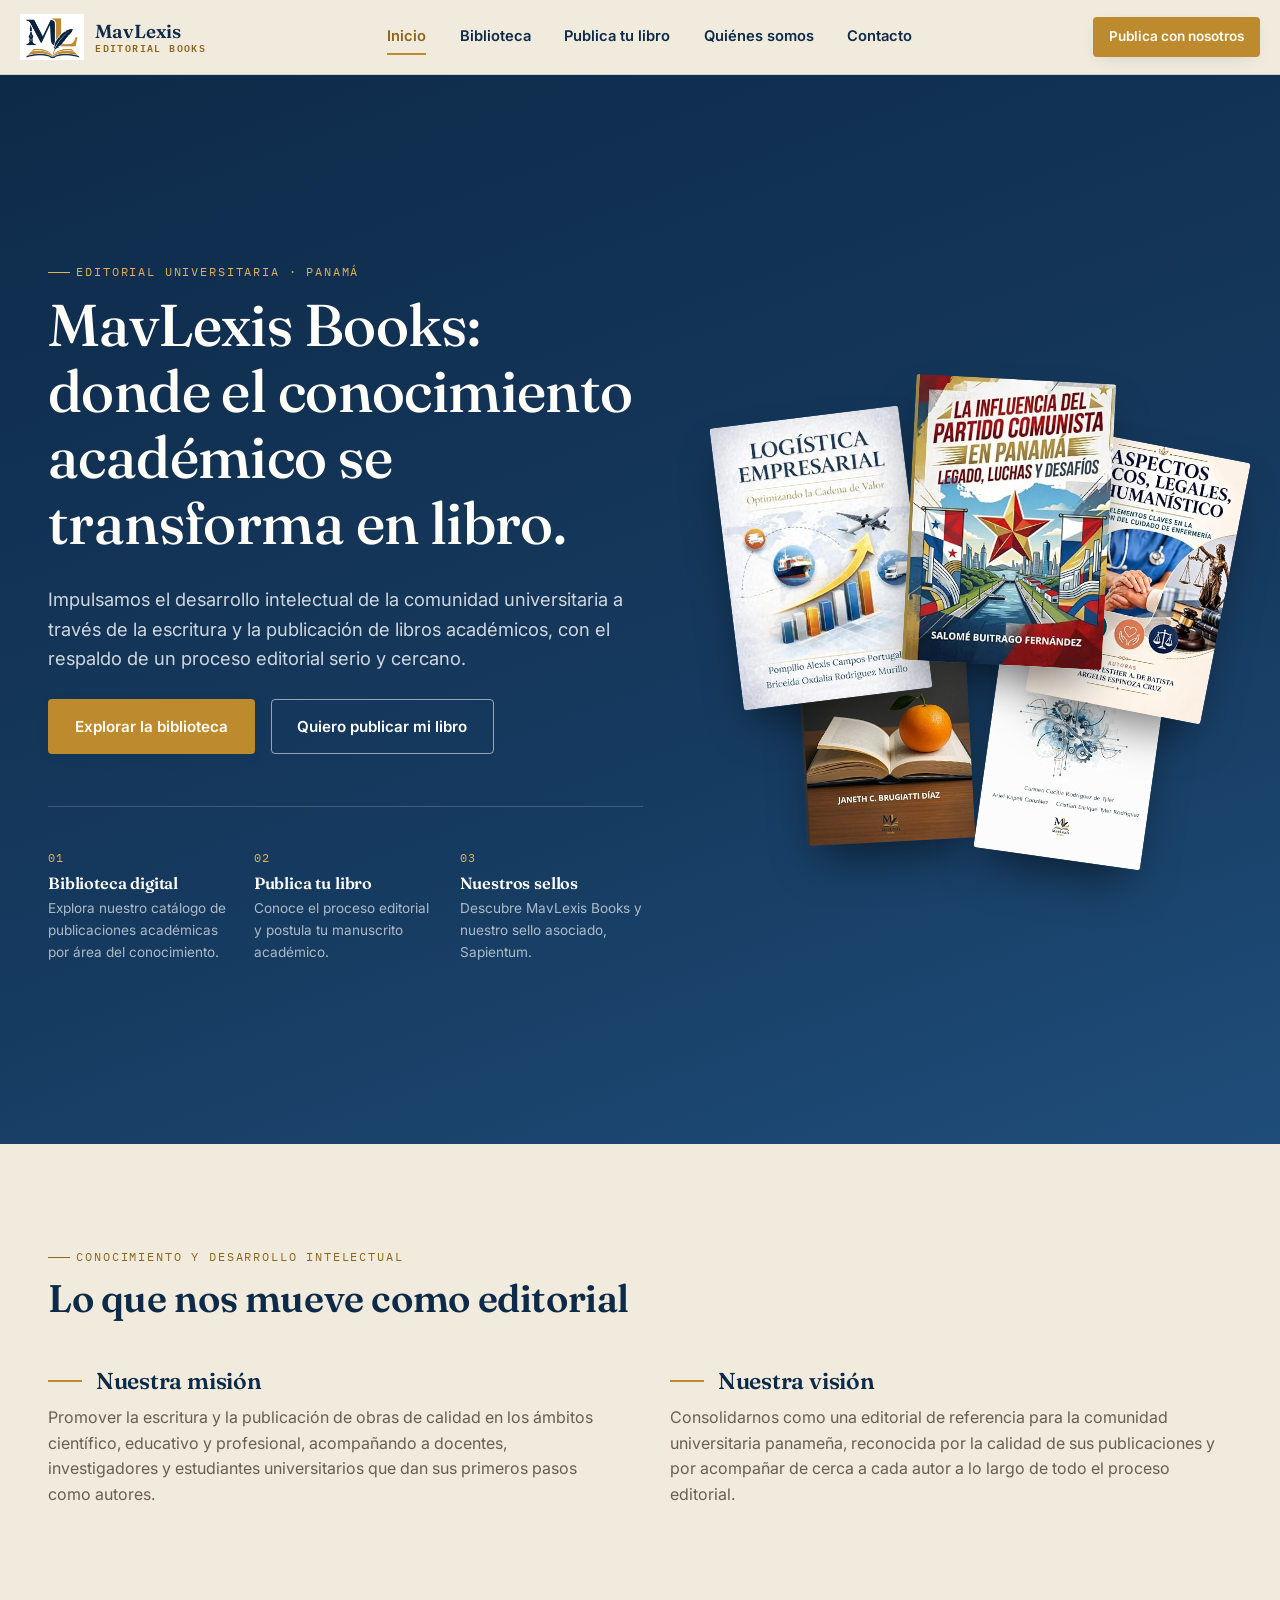
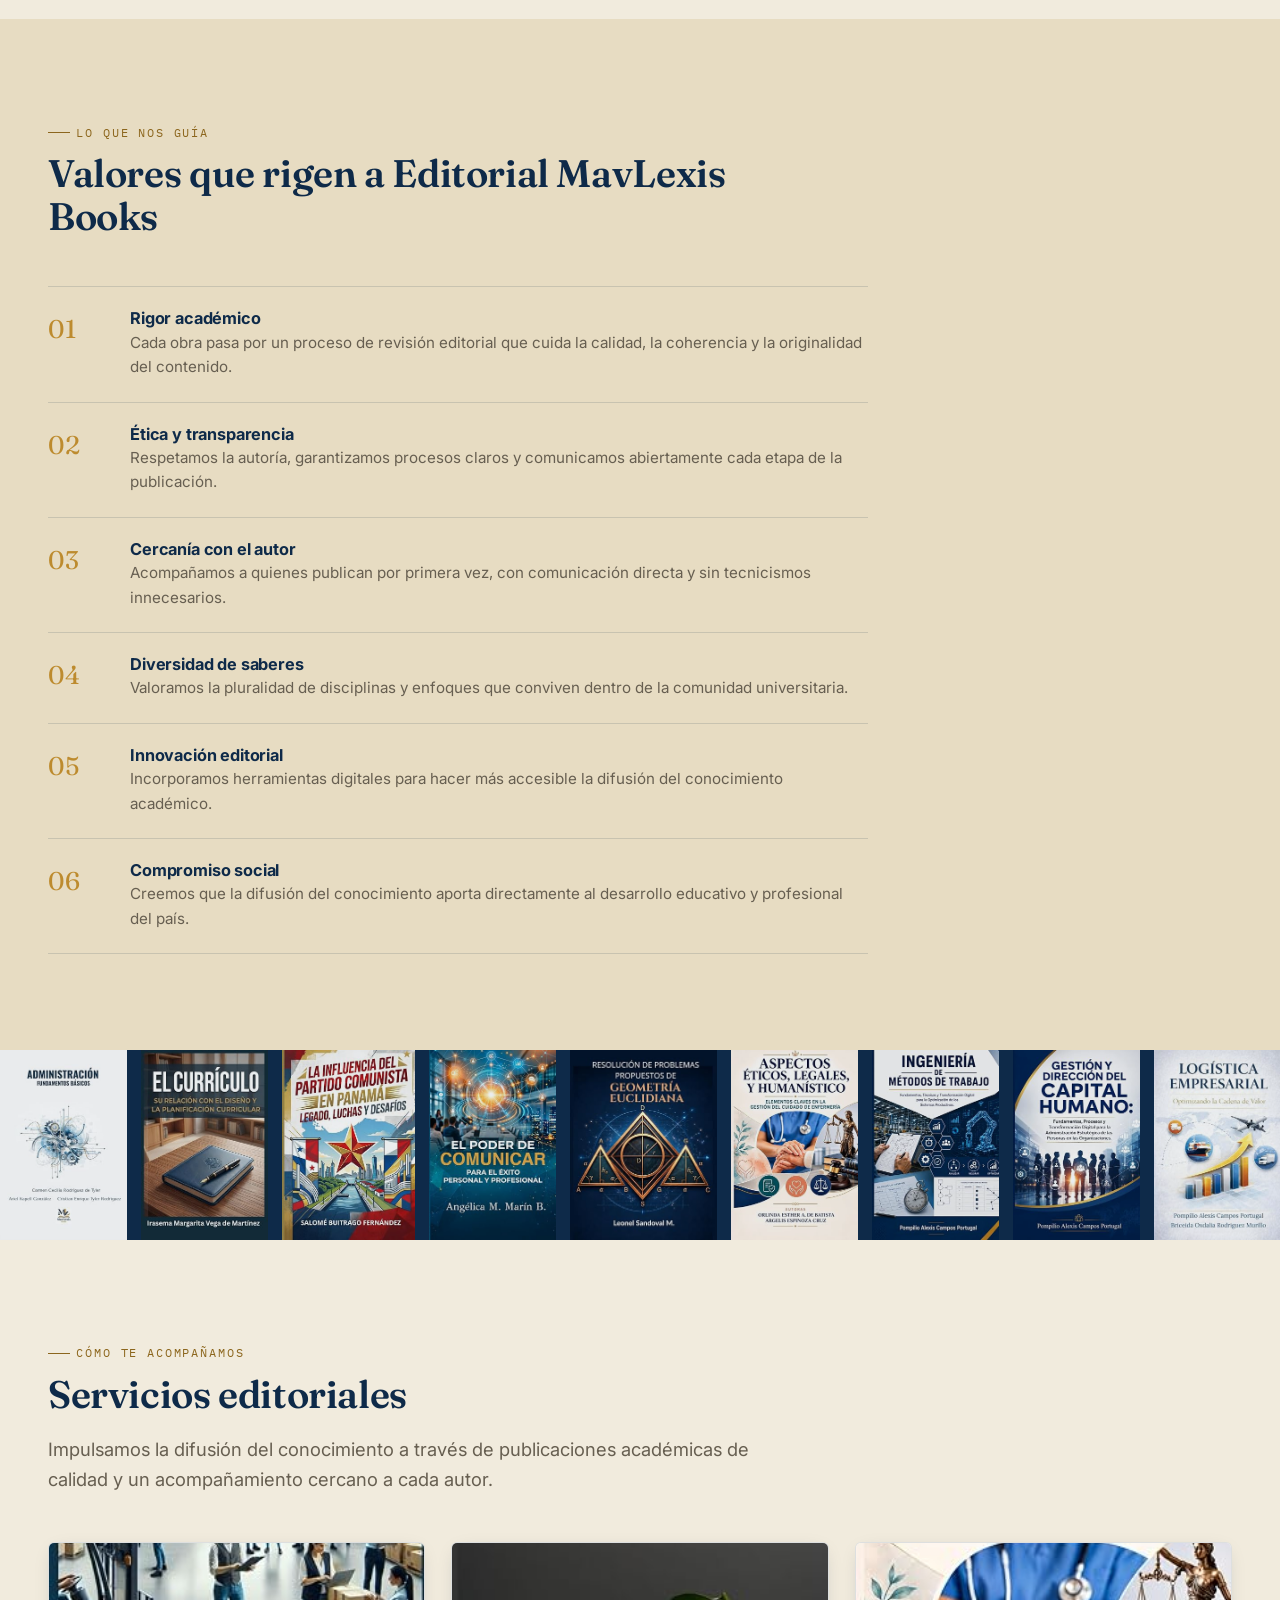
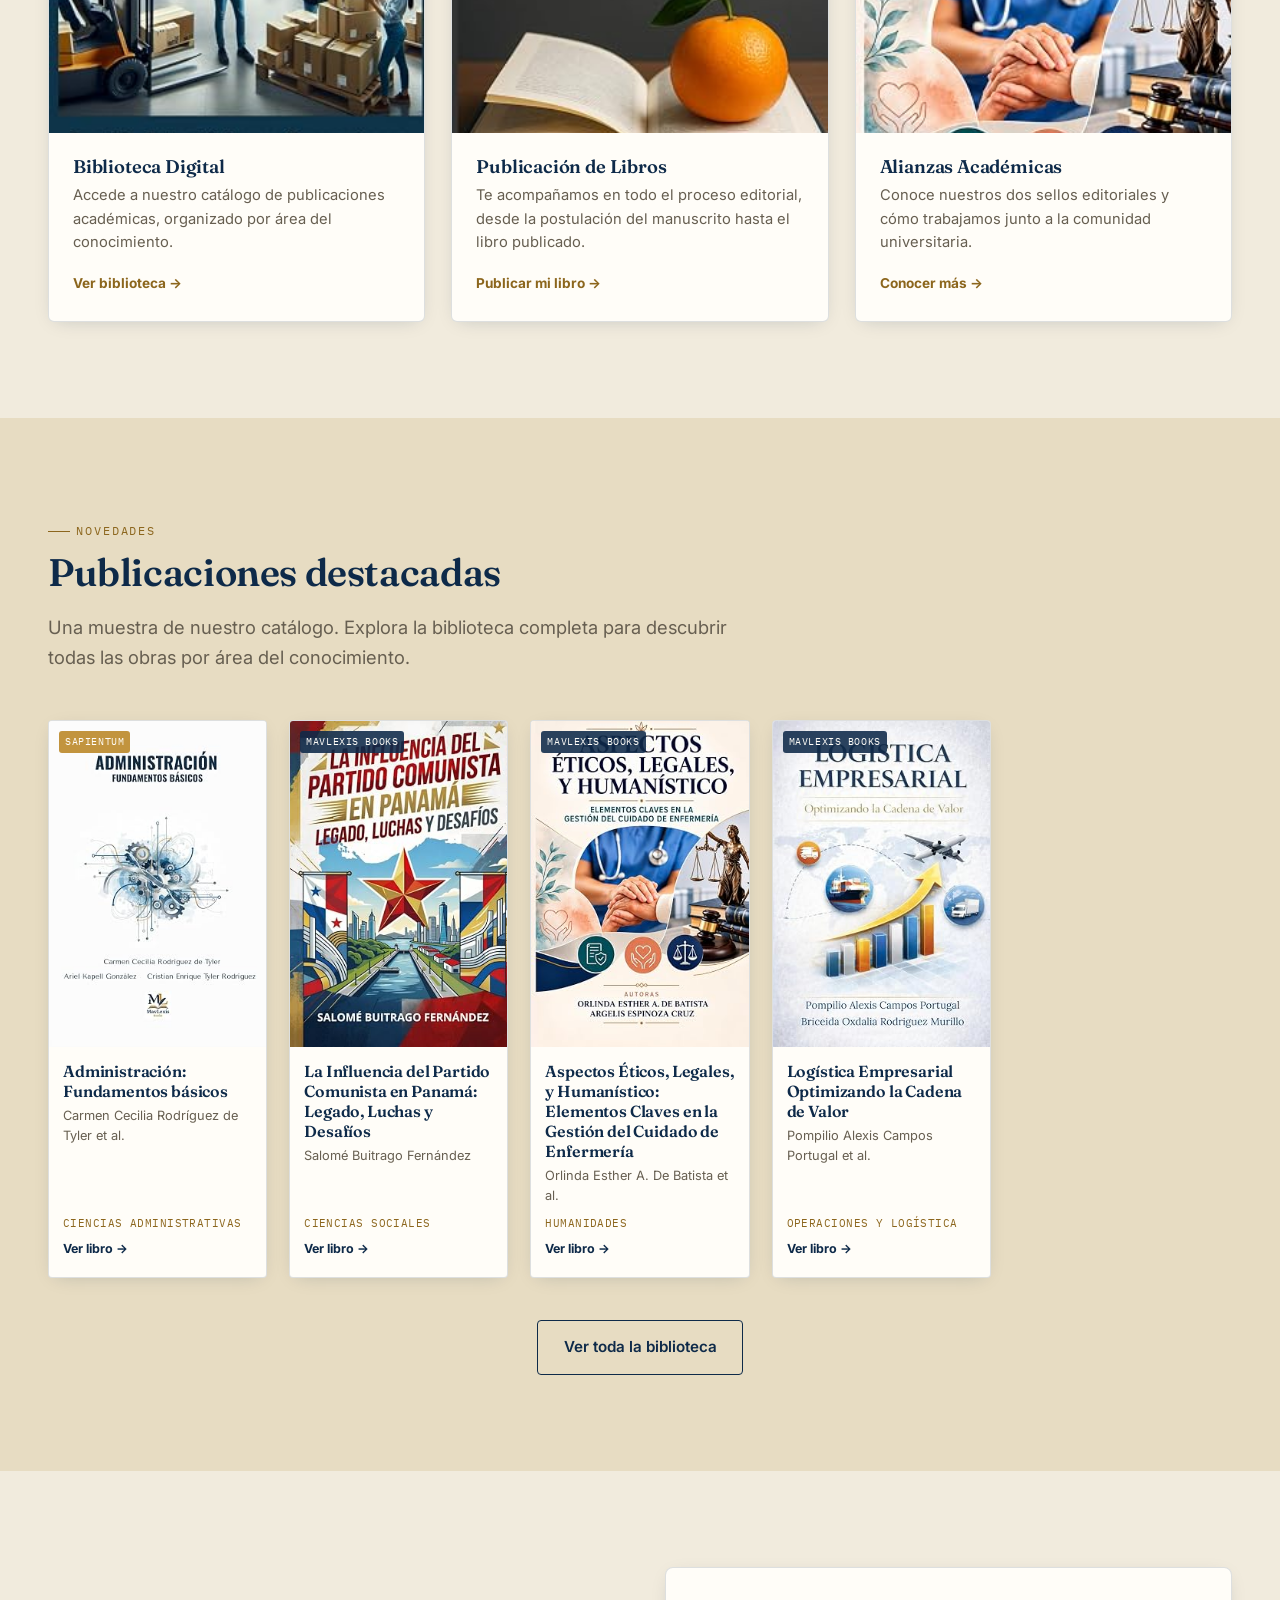
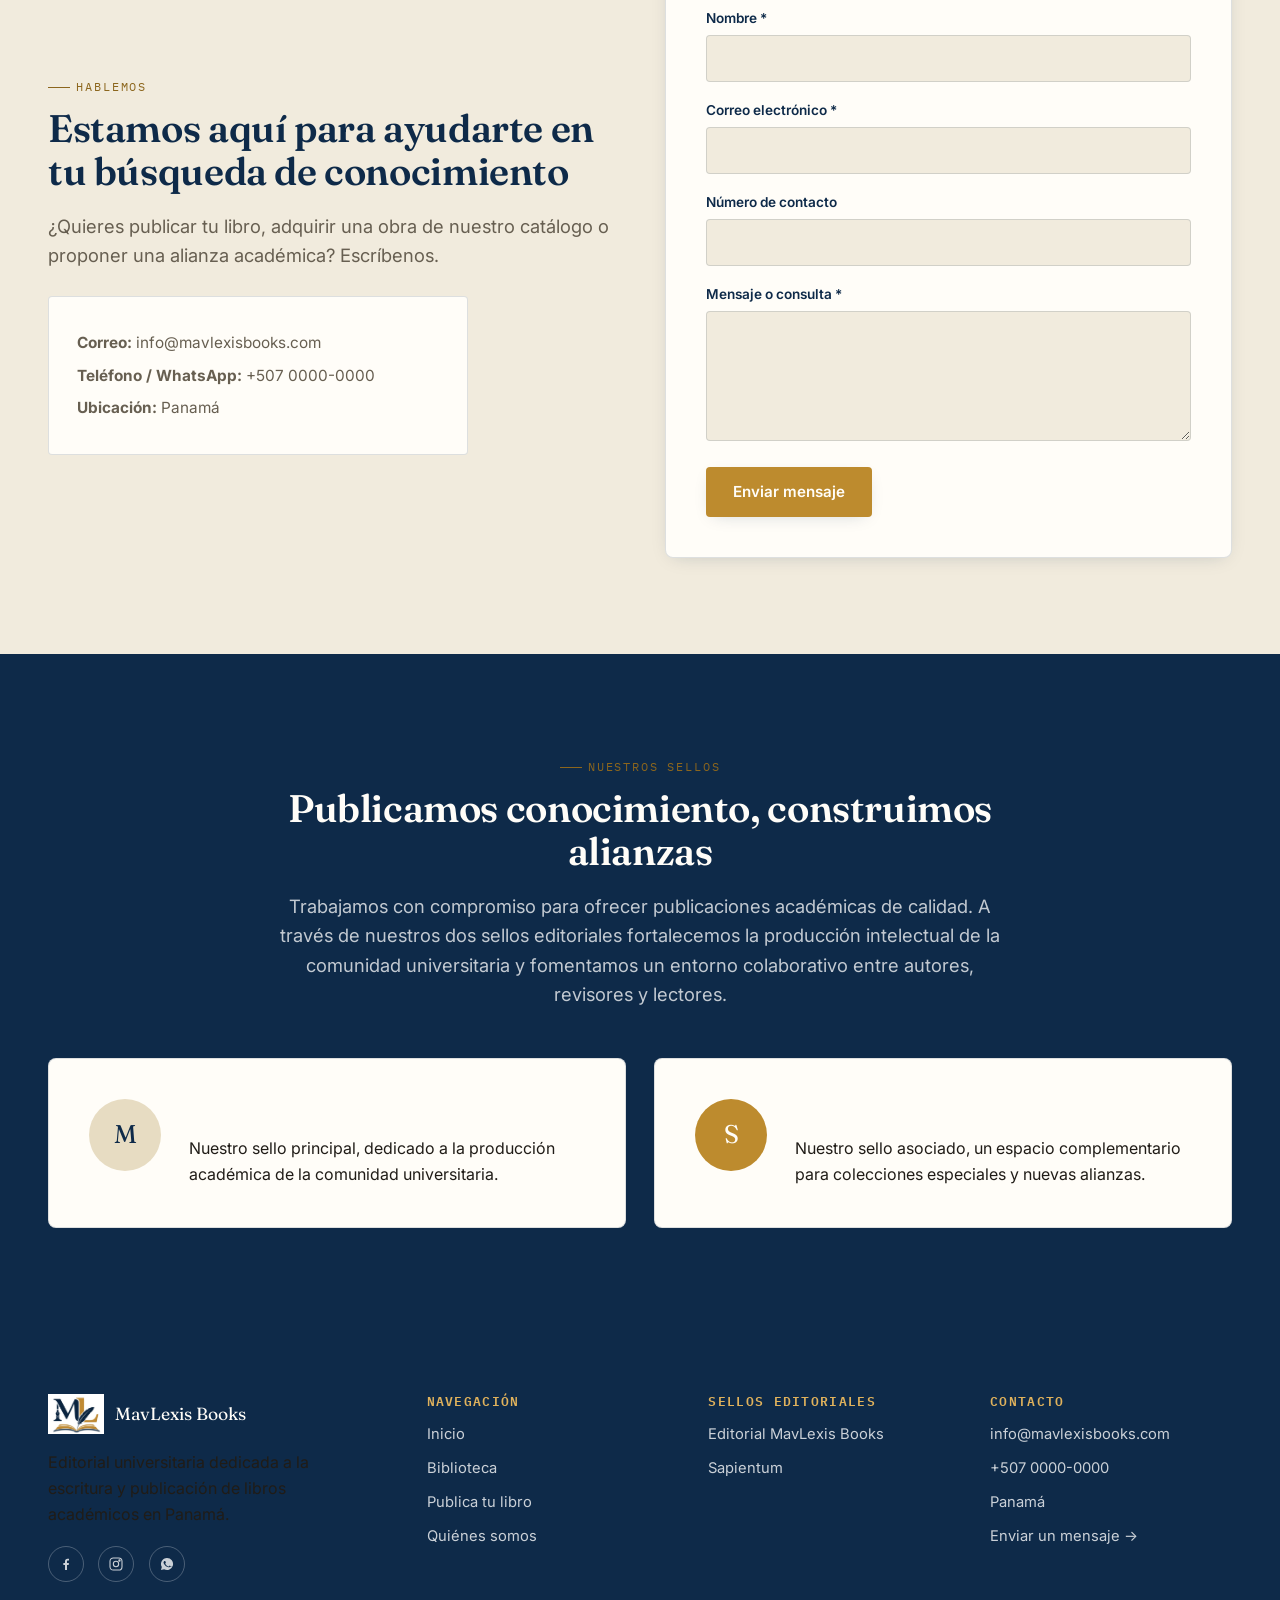
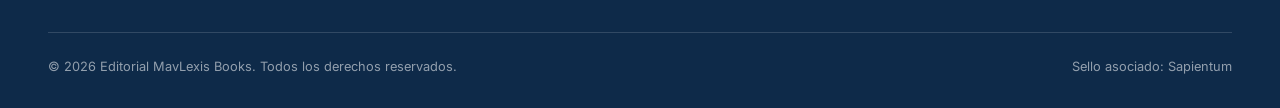
==== index.html @ ccf8de7b "Add files via upload" ====
<!DOCTYPE html>
<html lang="es">
<head>
<meta charset="UTF-8">
<meta name="viewport" content="width=device-width, initial-scale=1.0">
<title>Editorial MavLexis Books | Publicaciones académicas universitarias en Panamá</title>
<meta name="description" content="Editorial MavLexis Books impulsa la escritura y publicación de libros académicos en la comunidad universitaria. Descubre nuestra biblioteca y el sello asociado Sapientum.">
<link rel="icon" type="image/png" href="assets/img/favicon-32.png">
<link rel="preconnect" href="https://fonts.googleapis.com">
<link rel="preconnect" href="https://fonts.gstatic.com" crossorigin>
<link href="https://fonts.googleapis.com/css2?family=Fraunces:opsz,wght@9..144,400;9..144,500;9..144,600;9..144,700&family=Inter:wght@400;500;600;700&family=IBM+Plex+Mono:wght@500;600&display=swap" rel="stylesheet">
<link rel="stylesheet" href="css/styles.css">
</head>
<body>

<header class="site-header">
  <div class="wrap nav">
    <a href="index.html" class="brand">
      <img src="assets/img/logo-mark.png" alt="Editorial MavLexis Books">
      <div class="brand-text">MavLexis<span>Editorial Books</span></div>
    </a>
    <nav class="nav-links" id="navLinks">
      <a href="index.html" class="active">Inicio</a>
      <a href="catalogo.html">Biblioteca</a>
      <a href="publica-tu-libro.html">Publica tu libro</a>
      <a href="nosotros.html">Quiénes somos</a>
      <a href="contacto.html">Contacto</a>
    </nav>
    <div class="nav-cta">
      <a href="publica-tu-libro.html" class="btn btn-gold btn-sm"><span>Publica con nosotros</span></a>
      <button class="nav-toggle" id="navToggle" aria-label="Abrir menú">
        <svg viewBox="0 0 24 24" fill="none" stroke="currentColor" stroke-width="2"><path d="M3 6h18M3 12h18M3 18h18"/></svg>
      </button>
    </div>
  </div>
</header>

<!-- ============ HERO ============ -->
<section class="hero">
  <div class="wrap">
    <div>
      <span class="eyebrow hero-eyebrow">Editorial universitaria · Panamá</span>
      <h1>MavLexis Books: donde el conocimiento académico se transforma en libro.</h1>
      <p class="lead">Impulsamos el desarrollo intelectual de la comunidad universitaria a través de la escritura y la publicación de libros académicos, con el respaldo de un proceso editorial serio y cercano.</p>
      <div class="hero-actions">
        <a href="catalogo.html" class="btn btn-gold">Explorar la biblioteca</a>
        <a href="publica-tu-libro.html" class="btn btn-outline-light">Quiero publicar mi libro</a>
      </div>

      <div class="hero-quicklinks">
        <a href="catalogo.html">
          <span class="qnum">01</span>
          <h4>Biblioteca digital</h4>
          <p>Explora nuestro catálogo de publicaciones académicas por área del conocimiento.</p>
        </a>
        <a href="publica-tu-libro.html">
          <span class="qnum">02</span>
          <h4>Publica tu libro</h4>
          <p>Conoce el proceso editorial y postula tu manuscrito académico.</p>
        </a>
        <a href="nosotros.html">
          <span class="qnum">03</span>
          <h4>Nuestros sellos</h4>
          <p>Descubre MavLexis Books y nuestro sello asociado, Sapientum.</p>
        </a>
      </div>
    </div>
    <div class="hero-shelf" aria-hidden="true">
      <div class="shelf-book b1"><img src="assets/portadas/Portada-9.jpg" alt=""></div>
      <div class="shelf-book b2"><img src="assets/portadas/Portada-3.jpg" alt=""></div>
      <div class="shelf-book b3"><img src="assets/portadas/Portada-6.jpg" alt=""></div>
      <div class="shelf-book b4"><img src="assets/portadas/Portada-21.jpg" alt=""></div>
      <div class="shelf-book b5"><img src="assets/portadas/Portada-1.jpg" alt=""></div>
    </div>
  </div>
</section>

<!-- ============ MISIÓN Y VISIÓN ============ -->
<section>
  <div class="wrap">
    <div class="section-head reveal">
      <span class="eyebrow">Conocimiento y desarrollo intelectual</span>
      <h2>Lo que nos mueve como editorial</h2>
    </div>
    <div class="mv-split">
      <div class="mv-col reveal">
        <h3>Nuestra misión</h3>
        <p>Promover la escritura y la publicación de obras de calidad en los ámbitos científico, educativo y profesional, acompañando a docentes, investigadores y estudiantes universitarios que dan sus primeros pasos como autores.</p>
      </div>
      <div class="mv-col reveal">
        <h3>Nuestra visión</h3>
        <p>Consolidarnos como una editorial de referencia para la comunidad universitaria panameña, reconocida por la calidad de sus publicaciones y por acompañar de cerca a cada autor a lo largo de todo el proceso editorial.</p>
      </div>
    </div>
  </div>
</section>

<!-- ============ VALORES ============ -->
<section class="section-alt">
  <div class="wrap">
    <div class="section-head reveal">
      <span class="eyebrow">Lo que nos guía</span>
      <h2>Valores que rigen a Editorial MavLexis Books</h2>
    </div>
    <div class="values-list">
      <div class="value-item reveal">
        <div>
          <h4>Rigor académico</h4>
          <p>Cada obra pasa por un proceso de revisión editorial que cuida la calidad, la coherencia y la originalidad del contenido.</p>
        </div>
      </div>
      <div class="value-item reveal">
        <div>
          <h4>Ética y transparencia</h4>
          <p>Respetamos la autoría, garantizamos procesos claros y comunicamos abiertamente cada etapa de la publicación.</p>
        </div>
      </div>
      <div class="value-item reveal">
        <div>
          <h4>Cercanía con el autor</h4>
          <p>Acompañamos a quienes publican por primera vez, con comunicación directa y sin tecnicismos innecesarios.</p>
        </div>
      </div>
      <div class="value-item reveal">
        <div>
          <h4>Diversidad de saberes</h4>
          <p>Valoramos la pluralidad de disciplinas y enfoques que conviven dentro de la comunidad universitaria.</p>
        </div>
      </div>
      <div class="value-item reveal">
        <div>
          <h4>Innovación editorial</h4>
          <p>Incorporamos herramientas digitales para hacer más accesible la difusión del conocimiento académico.</p>
        </div>
      </div>
      <div class="value-item reveal">
        <div>
          <h4>Compromiso social</h4>
          <p>Creemos que la difusión del conocimiento aporta directamente al desarrollo educativo y profesional del país.</p>
        </div>
      </div>
    </div>
  </div>
</section>

<!-- ============ FRANJA DE ESTANTERÍA ============ -->
<div class="shelf-band" aria-hidden="true">
  <div class="shelf-band-track">
    <img src="assets/portadas/Portada-1.jpg" alt="" loading="lazy"><img src="assets/portadas/Portada-2.jpg" alt="" loading="lazy"><img src="assets/portadas/Portada-3.jpg" alt="" loading="lazy"><img src="assets/portadas/Portada-4.jpg" alt="" loading="lazy"><img src="assets/portadas/Portada-5.jpg" alt="" loading="lazy"><img src="assets/portadas/Portada-6.jpg" alt="" loading="lazy"><img src="assets/portadas/Portada-7.jpg" alt="" loading="lazy"><img src="assets/portadas/Portada-8.jpg" alt="" loading="lazy"><img src="assets/portadas/Portada-9.jpg" alt="" loading="lazy"><img src="assets/portadas/Portada-10.jpg" alt="" loading="lazy"><img src="assets/portadas/Portada-11.jpg" alt="" loading="lazy"><img src="assets/portadas/Portada-12.jpg" alt="" loading="lazy"><img src="assets/portadas/Portada-13.jpg" alt="" loading="lazy"><img src="assets/portadas/Portada-14.jpg" alt="" loading="lazy"><img src="assets/portadas/Portada-15.jpg" alt="" loading="lazy"><img src="assets/portadas/Portada-16.jpg" alt="" loading="lazy"><img src="assets/portadas/Portada-17.jpg" alt="" loading="lazy"><img src="assets/portadas/Portada-18.jpg" alt="" loading="lazy"><img src="assets/portadas/Portada-19.jpg" alt="" loading="lazy"><img src="assets/portadas/Portada-20.jpg" alt="" loading="lazy"><img src="assets/portadas/Portada-21.jpg" alt="" loading="lazy">
    <img src="assets/portadas/Portada-1.jpg" alt="" loading="lazy"><img src="assets/portadas/Portada-2.jpg" alt="" loading="lazy"><img src="assets/portadas/Portada-3.jpg" alt="" loading="lazy"><img src="assets/portadas/Portada-4.jpg" alt="" loading="lazy"><img src="assets/portadas/Portada-5.jpg" alt="" loading="lazy"><img src="assets/portadas/Portada-6.jpg" alt="" loading="lazy"><img src="assets/portadas/Portada-7.jpg" alt="" loading="lazy"><img src="assets/portadas/Portada-8.jpg" alt="" loading="lazy"><img src="assets/portadas/Portada-9.jpg" alt="" loading="lazy"><img src="assets/portadas/Portada-10.jpg" alt="" loading="lazy"><img src="assets/portadas/Portada-11.jpg" alt="" loading="lazy"><img src="assets/portadas/Portada-12.jpg" alt="" loading="lazy"><img src="assets/portadas/Portada-13.jpg" alt="" loading="lazy"><img src="assets/portadas/Portada-14.jpg" alt="" loading="lazy"><img src="assets/portadas/Portada-15.jpg" alt="" loading="lazy"><img src="assets/portadas/Portada-16.jpg" alt="" loading="lazy"><img src="assets/portadas/Portada-17.jpg" alt="" loading="lazy"><img src="assets/portadas/Portada-18.jpg" alt="" loading="lazy"><img src="assets/portadas/Portada-19.jpg" alt="" loading="lazy"><img src="assets/portadas/Portada-20.jpg" alt="" loading="lazy"><img src="assets/portadas/Portada-21.jpg" alt="" loading="lazy">
  </div>
</div>

<!-- ============ SERVICIOS EDITORIALES ============ -->
<section>
  <div class="wrap">
    <div class="section-head reveal">
      <span class="eyebrow">Cómo te acompañamos</span>
      <h2>Servicios editoriales</h2>
      <p class="lead">Impulsamos la difusión del conocimiento a través de publicaciones académicas de calidad y un acompañamiento cercano a cada autor.</p>
    </div>
    <div class="service-cards">
      <a href="catalogo.html" class="service-card reveal">
        <div class="service-photo">
          <img src="assets/portadas/Portada-20.jpg" alt="Biblioteca digital MavLexis Books">
        </div>
        <div class="service-body">
          <h3>Biblioteca Digital</h3>
          <p>Accede a nuestro catálogo de publicaciones académicas, organizado por área del conocimiento.</p>
          <span class="service-link">Ver biblioteca →</span>
        </div>
      </a>
      <a href="publica-tu-libro.html" class="service-card reveal">
        <div class="service-photo">
          <img src="assets/portadas/Portada-21.jpg" alt="Publicación de libros académicos">
        </div>
        <div class="service-body">
          <h3>Publicación de Libros</h3>
          <p>Te acompañamos en todo el proceso editorial, desde la postulación del manuscrito hasta el libro publicado.</p>
          <span class="service-link">Publicar mi libro →</span>
        </div>
      </a>
      <a href="nosotros.html" class="service-card reveal">
        <div class="service-photo">
          <img src="assets/portadas/Portada-6.jpg" alt="Alianzas académicas MavLexis Books">
        </div>
        <div class="service-body">
          <h3>Alianzas Académicas</h3>
          <p>Conoce nuestros dos sellos editoriales y cómo trabajamos junto a la comunidad universitaria.</p>
          <span class="service-link">Conocer más →</span>
        </div>
      </a>
    </div>
  </div>
</section>

<!-- ============ NOVEDADES DEL CATÁLOGO ============ -->
<section class="section-alt">
  <div class="wrap">
    <div class="section-head reveal">
      <span class="eyebrow">Novedades</span>
      <h2>Publicaciones destacadas</h2>
      <p class="lead">Una muestra de nuestro catálogo. Explora la biblioteca completa para descubrir todas las obras por área del conocimiento.</p>
    </div>
    <div class="book-grid" id="featuredGrid"></div>
    <div class="text-center" style="margin-top:2.6em;">
      <a href="catalogo.html" class="btn btn-outline">Ver toda la biblioteca</a>
    </div>
  </div>
</section>

<!-- ============ CONTACTO EN INICIO ============ -->
<section>
  <div class="wrap home-contact">
    <div class="reveal">
      <span class="eyebrow">Hablemos</span>
      <h2>Estamos aquí para ayudarte en tu búsqueda de conocimiento</h2>
      <p class="lead">¿Quieres publicar tu libro, adquirir una obra de nuestro catálogo o proponer una alianza académica? Escríbenos.</p>
      <div class="feature-card" style="margin-top:1.6em; max-width:420px;">
        <p style="margin-bottom:.5em;"><b>Correo:</b> info@mavlexisbooks.com</p>
        <p style="margin-bottom:.5em;"><b>Teléfono / WhatsApp:</b> +507 0000-0000</p>
        <p class="mb-0"><b>Ubicación:</b> Panamá</p>
      </div>
    </div>
    <div class="form-card reveal">
      <form name="contacto-inicio" method="POST" data-netlify="true" netlify-honeypot="bot-field" action="/gracias.html">
        <input type="hidden" name="form-name" value="contacto-inicio">
        <p style="display:none;"><label>No llenar: <input name="bot-field"></label></p>
        <div class="field">
          <label for="hnombre">Nombre *</label>
          <input type="text" id="hnombre" name="nombre" required>
        </div>
        <div class="field">
          <label for="hcorreo">Correo electrónico *</label>
          <input type="email" id="hcorreo" name="correo" required>
        </div>
        <div class="field">
          <label for="htelefono">Número de contacto</label>
          <input type="tel" id="htelefono" name="telefono">
        </div>
        <div class="field">
          <label for="hmensaje">Mensaje o consulta *</label>
          <textarea id="hmensaje" name="mensaje" required></textarea>
        </div>
        <button type="submit" class="btn btn-gold">Enviar mensaje</button>
      </form>
    </div>
  </div>
</section>

<!-- ============ SELLOS / ALIANZAS ============ -->
<section class="section-ink">
  <div class="wrap text-center">
    <div class="section-head center reveal">
      <span class="eyebrow" style="justify-content:center;">Nuestros sellos</span>
      <h2>Publicamos conocimiento, construimos alianzas</h2>
      <p class="lead" style="margin:0 auto; color:rgba(255,255,255,0.75);">Trabajamos con compromiso para ofrecer publicaciones académicas de calidad. A través de nuestros dos sellos editoriales fortalecemos la producción intelectual de la comunidad universitaria y fomentamos un entorno colaborativo entre autores, revisores y lectores.</p>
    </div>
    <div class="grid-2" style="text-align:left; margin-top:1em;">
      <div class="sello-card reveal">
        <div class="mark">M</div>
        <div>
          <h3 class="mt-0">Editorial MavLexis Books</h3>
          <p class="mb-0">Nuestro sello principal, dedicado a la producción académica de la comunidad universitaria.</p>
        </div>
      </div>
      <div class="sello-card gold reveal">
        <div class="mark">S</div>
        <div>
          <h3 class="mt-0">Sapientum</h3>
          <p class="mb-0">Nuestro sello asociado, un espacio complementario para colecciones especiales y nuevas alianzas.</p>
        </div>
      </div>
    </div>
  </div>
</section>

<footer class="site-footer" id="footer"></footer>

<div class="modal-overlay" id="modalOverlay"></div>

<script src="js/data.js"></script>
<script src="js/main.js"></script>
<script>
  renderFooter();
  renderFeatured('featuredGrid', 4);
  initReveal();
</script>
</body>
</html>
---- css/styles.css ----
/* =========================================================================
   EDITORIAL MAVLEXIS BOOKS — Hoja de estilos principal
   Identidad: tintero azul marino + pluma dorada + papel cálido.
   ========================================================================= */

:root{
  --ink:        #0e2a49;
  --ink-2:      #163b60;
  --ink-3:      #1f4d7a;
  --gold:       #bd8b2e;
  --gold-light: #e0b25c;
  --gold-deep:  #8c661d;
  --paper:      #f1ebdd;
  --paper-2:    #e7dcc2;
  --paper-3:    #ddcfa9;
  --charcoal:   #201c17;
  --muted:      #675f51;
  --line:       rgba(14,42,73,0.14);
  --white:      #fffdf8;

  --font-display: "Fraunces", "Iowan Old Style", serif;
  --font-body:    "Inter", -apple-system, "Segoe UI", sans-serif;
  --font-mono:    "IBM Plex Mono", ui-monospace, monospace;

  --radius: 4px;
  --shadow-card: 0 10px 30px -12px rgba(14,42,73,0.35);
  --shadow-soft: 0 4px 18px -8px rgba(14,42,73,0.25);
}

@media (prefers-reduced-motion: reduce){
  *{ animation-duration: 0.001ms !important; animation-iteration-count: 1 !important; transition-duration: 0.001ms !important; scroll-behavior: auto !important; }
}

*,*::before,*::after{ box-sizing: border-box; }
html{ scroll-behavior: smooth; }
body{
  margin:0;
  background: var(--paper);
  color: var(--charcoal);
  font-family: var(--font-body);
  font-size: 16px;
  line-height: 1.6;
  -webkit-font-smoothing: antialiased;
}
img{ max-width:100%; display:block; }
a{ color: inherit; text-decoration: none; }
ul{ margin:0; padding:0; list-style:none; }
button{ font-family: inherit; cursor:pointer; }

/* subtle paper texture */
body::before{
  content:"";
  position: fixed; inset:0;
  pointer-events:none;
  z-index: 0;
  opacity: .5;
  background-image:
    radial-gradient(circle at 20% 20%, rgba(14,42,73,0.025) 0, transparent 40%),
    radial-gradient(circle at 80% 60%, rgba(189,139,46,0.035) 0, transparent 45%);
}

.wrap{ max-width: 1240px; margin: 0 auto; padding: 0 28px; position: relative; z-index: 1; }

h1,h2,h3,h4{
  font-family: var(--font-display);
  color: var(--ink);
  font-weight: 600;
  line-height: 1.12;
  margin: 0 0 .5em;
  letter-spacing: -0.01em;
}
h1{ font-size: clamp(2.4rem, 4.6vw, 4rem); font-weight: 500; }
h2{ font-size: clamp(1.8rem, 3vw, 2.6rem); }
h3{ font-size: clamp(1.25rem, 1.8vw, 1.55rem); }
p{ margin: 0 0 1em; color: var(--charcoal); }
.lead{ font-size: 1.15rem; color: var(--muted); max-width: 60ch; }

.eyebrow{
  display:inline-flex; align-items:center; gap:.55em;
  font-family: var(--font-mono);
  font-size: .72rem;
  letter-spacing: .16em;
  text-transform: uppercase;
  color: var(--gold-deep);
  margin-bottom: .9em;
}
.eyebrow::before{
  content:""; width: 22px; height: 1px; background: var(--gold-deep);
}

/* ---------- signature ink-stroke divider ---------- */
.ink-stroke{
  display:block; width: 120px; height: 14px; margin: .3em 0 1.1em;
}
.ink-stroke path{
  fill:none; stroke: var(--gold); stroke-width: 2.4; stroke-linecap: round;
  stroke-dasharray: 220; stroke-dashoffset: 220;
  animation: draw 1.1s ease forwards .15s;
}
@keyframes draw{ to{ stroke-dashoffset: 0; } }
.center .ink-stroke{ margin-left:auto; margin-right:auto; }

/* ---------- buttons ---------- */
.btn{
  display:inline-flex; align-items:center; justify-content:center; gap:.5em;
  padding: .95em 1.7em;
  border-radius: var(--radius);
  font-weight: 600; font-size: .95rem;
  border: 1px solid transparent;
  transition: transform .18s ease, box-shadow .18s ease, background .18s ease, color .18s ease, border-color .18s ease;
  white-space: nowrap;
}
.btn-gold{
  background: var(--gold); color: var(--white);
  box-shadow: var(--shadow-soft);
}
.btn-gold:hover{ background: var(--gold-deep); transform: translateY(-2px); }
.btn-outline{
  background: transparent; color: var(--ink); border-color: var(--ink);
}
.btn-outline:hover{ background: var(--ink); color: var(--white); transform: translateY(-2px); }
.btn-outline-light{ background: transparent; color: var(--white); border-color: rgba(255,255,255,0.55); }
.btn-outline-light:hover{ background: var(--white); color: var(--ink); }
.btn-sm{ padding: .6em 1.1em; font-size: .85rem; }
.btn:focus-visible, a:focus-visible, button:focus-visible, input:focus-visible, select:focus-visible, textarea:focus-visible{
  outline: 3px solid var(--gold-light); outline-offset: 2px;
}

/* ================= HEADER ================= */
.site-header{
  position: sticky; top:0; z-index: 500;
  background: rgba(241,235,221,0.88);
  backdrop-filter: blur(10px);
  border-bottom: 1px solid var(--line);
}
.nav{
  display:flex; align-items:center; justify-content:space-between;
  padding: 14px 0;
}
.brand{ display:flex; align-items:center; gap:.7em; }
.brand img{ height: 46px; width:auto; }
.brand-text{ font-family: var(--font-display); font-weight:600; color: var(--ink); font-size:1.18rem; line-height:1.05; }
.brand-text span{ display:block; font-family: var(--font-mono); font-size:.62rem; letter-spacing:.14em; color: var(--gold-deep); text-transform:uppercase; font-weight:600; }

.nav-links{ display:flex; align-items:center; gap: 2.1em; }
.nav-links a{
  font-size: .92rem; font-weight: 600; color: var(--ink);
  position:relative; padding: 4px 0;
}
.nav-links a::after{
  content:""; position:absolute; left:0; right:100%; bottom:-2px; height:2px; background: var(--gold);
  transition: right .22s ease;
}
.nav-links a:hover::after, .nav-links a.active::after{ right:0; }
.nav-links a.active{ color: var(--gold-deep); }
.nav-cta{ display:flex; align-items:center; gap:.8em; }
.nav-toggle{ display:none; background:none; border:none; padding:8px; }
.nav-toggle span, .nav-toggle::before, .nav-toggle::after{ display:none; }
.nav-toggle svg{ width:26px; height:26px; color:var(--ink); }

@media (max-width: 900px){
  .nav-links{
    position:fixed; inset: 74px 0 0 0; background: var(--paper);
    flex-direction:column; align-items:flex-start; padding: 30px 28px;
    gap: 1.4em; transform: translateX(100%); transition: transform .3s ease;
    overflow-y:auto; border-top:1px solid var(--line);
  }
  .nav-links.open{ transform: translateX(0); }
  .nav-links a{ font-size: 1.1rem; }
  .nav-toggle{ display:block; }
  .nav-cta .btn span{ display:none; }
}

/* ================= HERO ================= */
.hero{
  background: linear-gradient(160deg, var(--ink) 0%, var(--ink-2) 62%, var(--ink-3) 100%);
  color: var(--white);
  overflow:hidden;
  position: relative;
}
.hero .wrap{
  display:grid; grid-template-columns: 1.05fr .95fr; gap: 50px;
  align-items:center;
  padding-top: 84px; padding-bottom: 84px;
  min-height: 620px;
}
.hero-eyebrow{ color: var(--gold-light); }
.hero-eyebrow::before{ background: var(--gold-light); }
.hero h1{ color: var(--white); }
.hero h1 em{ font-style:normal; color: var(--gold-light); }
.hero .lead{ color: rgba(255,255,255,0.8); }
.hero-actions{ display:flex; gap: 1em; flex-wrap:wrap; margin-top: 1.6em; }
.hero-stats{ display:flex; gap: 2.4em; margin-top: 3em; flex-wrap:wrap; }
.hero-stats div b{ display:block; font-family: var(--font-display); font-size:1.9rem; color: var(--gold-light); }
.hero-stats div span{ font-size:.82rem; color: rgba(255,255,255,0.65); }

.hero-shelf{ position:relative; height: 460px; }
.shelf-book{
  position:absolute; width: 168px; border-radius: 3px;
  box-shadow: 0 24px 46px -14px rgba(0,0,0,0.55);
  transition: transform .35s ease;
}
.shelf-book img{ border-radius: 3px; }
.shelf-book:hover{ transform: translateY(-10px) !important; }
.shelf-book.b1{ top: 8%;  left: 6%;  width: 190px; transform: rotate(-7deg); z-index:3;}
.shelf-book.b2{ top: 0;   left: 40%; width: 200px; transform: rotate(3deg);  z-index:4;}
.shelf-book.b3{ top: 14%; left: 66%; width: 178px; transform: rotate(11deg); z-index:2;}
.shelf-book.b4{ top: 46%; left: 20%; width: 168px; transform: rotate(-3deg);z-index:1;}
.shelf-book.b5{ top: 50%; left: 55%; width: 168px; transform: rotate(8deg); z-index:1;}
@media (max-width: 980px){
  .hero .wrap{ grid-template-columns: 1fr; padding-top:48px; padding-bottom:40px; min-height:auto;}
  .hero-shelf{ height: 320px; margin-top: 10px; }
  .shelf-book{ width: 120px !important; }
}

/* ================= SECTIONS GENERIC ================= */
section{ padding: 96px 0; position:relative; z-index:1; }
.section-alt{ background: var(--paper-2); }
.section-ink{ background: var(--ink); color: var(--white); }
.section-ink h2, .section-ink h3{ color: var(--white); }
.section-head{ max-width: 720px; margin-bottom: 3em; }
.section-head.center{ margin-left:auto; margin-right:auto; text-align:center; }

/* ================= WHY CARDS ================= */
.grid-3{ display:grid; grid-template-columns: repeat(3,1fr); gap: 28px; }
.grid-2{ display:grid; grid-template-columns: repeat(2,1fr); gap: 28px; }
@media (max-width: 880px){ .grid-3{ grid-template-columns: 1fr; } .grid-2{ grid-template-columns:1fr; } }

.feature-card{
  background: var(--white); border: 1px solid var(--line); border-radius: var(--radius);
  padding: 34px 28px; transition: transform .2s ease, box-shadow .2s ease;
}
.feature-card:hover{ transform: translateY(-4px); box-shadow: var(--shadow-card); }
.feature-num{ font-family: var(--font-mono); color: var(--gold); font-size:.85rem; letter-spacing:.1em; margin-bottom: .8em; display:block;}
.feature-card h3{ margin-bottom:.4em; }
.feature-card p{ color: var(--muted); margin:0; font-size:.96rem; }
.feature-icon{ width:40px; height:40px; color: var(--gold); margin-bottom: 1em; }

/* ================= BOOK CARD (grid) ================= */
.book-toolbar{
  display:flex; flex-wrap:wrap; gap: 14px; align-items:center; justify-content:space-between;
  margin-bottom: 2.4em;
}
.search-box{
  display:flex; align-items:center; gap:.6em;
  background: var(--white); border:1px solid var(--line); border-radius: var(--radius);
  padding: .7em 1em; min-width: 260px; flex:1; max-width: 380px;
}
.search-box svg{ width:18px; height:18px; color: var(--muted); flex-shrink:0; }
.search-box input{ border:none; outline:none; background:none; font-family: var(--font-body); font-size:.95rem; width:100%; color: var(--charcoal); }

.filter-row{ display:flex; flex-wrap:wrap; gap:.55em; margin-bottom: 1.4em; }
.chip{
  font-family: var(--font-mono); font-size:.74rem; letter-spacing:.03em;
  padding: .5em 1em; border-radius: 40px; border:1px solid var(--line);
  background: var(--white); color: var(--ink); font-weight:600;
  transition: all .18s ease;
}
.chip:hover{ border-color: var(--gold); }
.chip.active{ background: var(--ink); border-color: var(--ink); color: var(--white); }

.sello-toggle{ display:flex; gap:.5em; }
.sello-toggle button{
  font-size:.8rem; font-weight:700; padding:.55em 1.1em; border-radius: 40px;
  border:1px solid var(--ink); background: transparent; color: var(--ink);
}
.sello-toggle button.active{ background: var(--gold); border-color: var(--gold); color:var(--white); }

.book-grid{
  display:grid; grid-template-columns: repeat(auto-fill, minmax(190px,1fr)); gap: 26px 22px;
}
.book-card{
  background: var(--white); border-radius: var(--radius); overflow:hidden;
  border: 1px solid var(--line);
  box-shadow: var(--shadow-soft);
  transition: transform .22s ease, box-shadow .22s ease;
  cursor:pointer; display:flex; flex-direction:column;
}
.book-card:hover{ transform: translateY(-6px); box-shadow: var(--shadow-card); }
.book-cover{ position:relative; aspect-ratio: 2/3; overflow:hidden; background: var(--paper-2); }
.book-cover img{ width:100%; height:100%; object-fit:cover; transition: transform .35s ease; }
.book-card:hover .book-cover img{ transform: scale(1.045); }
.book-tag{
  position:absolute; top:10px; left:10px; font-family: var(--font-mono);
  font-size:.62rem; letter-spacing:.06em; background: rgba(14,42,73,0.88); color:var(--white);
  padding: .3em .6em; border-radius: 3px; text-transform:uppercase;
}
.book-tag.sapientum{ background: rgba(189,139,46,0.92); }
.book-info{ padding: 14px 14px 18px; flex:1; display:flex; flex-direction:column; }
.book-info h4{ font-family: var(--font-display); font-size:1rem; color: var(--ink); margin:0 0 .3em; line-height:1.25; }
.book-info .autor{ font-size:.8rem; color: var(--muted); margin:0 0 .6em; }
.book-info .cat{ font-family: var(--font-mono); font-size:.68rem; color: var(--gold-deep); margin-top:auto; text-transform:uppercase; letter-spacing:.04em; }
.book-info .ver-link{ font-size:.78rem; font-weight:700; color: var(--ink); margin-top:.6em; display:inline-flex; align-items:center; gap:.3em; transition: color .18s ease, gap .18s ease; }
.book-card:hover .ver-link{ color: var(--gold-deep); gap:.5em; }
.library-section{ margin-bottom: 4.2em; }
.library-section:last-child{ margin-bottom: 0; }
.library-section-head{
  display:flex; align-items:baseline; justify-content:space-between; gap: 1em;
  border-bottom: 2px solid var(--ink); padding-bottom: .5em; margin-bottom: 1.6em;
}
.library-section-head h3{ margin:0; }
.library-count{ font-family: var(--font-mono); font-size:.75rem; color: var(--gold-deep); white-space:nowrap; }
.empty-state{ text-align:center; padding: 60px 20px; color: var(--muted); }
.empty-state svg{ width:46px; height:46px; color: var(--paper-3); margin-bottom:.8em; }

/* ================= MODAL ================= */
.modal-overlay{
  position: fixed; inset:0; background: rgba(14,20,30,0.6); backdrop-filter: blur(3px);
  display:none; align-items:center; justify-content:center; z-index: 1000; padding: 24px;
}
.modal-overlay.open{ display:flex; }
.modal{
  background: var(--white); max-width: 820px; width:100%; max-height: 88vh; overflow:auto;
  border-radius: 6px; position:relative; box-shadow: 0 40px 80px -20px rgba(0,0,0,0.5);
  display:grid; grid-template-columns: 260px 1fr;
}
.modal-close{
  position:absolute; top:14px; right:14px; background: var(--paper); border-radius:50%;
  width:36px; height:36px; display:flex; align-items:center; justify-content:center;
  border: 1px solid var(--line); z-index:2;
}
.modal-close svg{ width:18px; height:18px; color: var(--ink); }
.modal-cover{ background: var(--paper-2); padding: 26px; display:flex; align-items:center; }
.modal-cover img{ border-radius:4px; box-shadow: var(--shadow-card); }
.modal-body{ padding: 32px 34px; }
.modal-body .cat{ font-family: var(--font-mono); font-size:.72rem; color: var(--gold-deep); text-transform:uppercase; letter-spacing:.06em; }
.modal-body h3{ margin: .3em 0 .1em; }
.modal-subtitle{ color: var(--muted); font-style:italic; margin-bottom: .8em; }
.modal-meta{ display:flex; flex-wrap:wrap; gap: .5em 1.4em; font-size:.85rem; color: var(--muted); margin-bottom:1.2em; border-top:1px solid var(--line); border-bottom:1px solid var(--line); padding: .9em 0; }
.modal-meta b{ color: var(--ink); }
.modal-actions{ display:flex; gap:.8em; flex-wrap:wrap; margin-top:1.4em; }
@media (max-width: 640px){ .modal{ grid-template-columns: 1fr; } .modal-cover{ padding: 24px 24px 0; } }

/* ================= HERO QUICK-ACTIONS (estilo referencia) ================= */
.hero-quicklinks{
  display:grid; grid-template-columns: repeat(3,1fr); gap: 22px;
  margin-top: 3.2em; padding-top: 2.6em; border-top: 1px solid rgba(255,255,255,0.18);
}
.hero-quicklinks a{ display:flex; flex-direction:column; gap:.4em; }
.hero-quicklinks .qnum{ font-family: var(--font-mono); color: var(--gold-light); font-size:.75rem; letter-spacing:.1em; }
.hero-quicklinks h4{ color: var(--white); font-size:1.02rem; margin:0; }
.hero-quicklinks p{ color: rgba(255,255,255,0.65); font-size:.85rem; margin:0; }
@media (max-width: 900px){ .hero-quicklinks{ grid-template-columns:1fr; } }

/* ================= MISIÓN / VISIÓN (estilo referencia: texto plano en columnas) ================= */
.mv-split{ display:grid; grid-template-columns: 1fr 1fr; gap: 60px; }
@media (max-width: 880px){ .mv-split{ grid-template-columns: 1fr; gap:36px; } }
.mv-col h3{ display:flex; align-items:center; gap:.6em; }
.mv-col h3::before{ content:""; width:34px; height:2px; background: var(--gold); display:inline-block; }
.mv-col p{ color: var(--muted); }

/* ================= VALORES (lista numerada, estilo referencia) ================= */
.values-list{ counter-reset: valor; max-width: 820px; }
.value-item{
  counter-increment: valor; display:flex; gap: 22px; padding: 22px 0;
  border-bottom: 1px solid var(--line);
}
.value-item:first-child{ border-top: 1px solid var(--line); }
.value-item::before{
  content: counter(valor, decimal-leading-zero);
  font-family: var(--font-display); font-size: 1.6rem; color: var(--gold);
  flex-shrink:0; width: 60px;
}
.value-item h4{ font-family: var(--font-body); font-weight:700; color: var(--ink); margin: 0 0 .2em; font-size:1.02rem; }
.value-item p{ margin:0; color: var(--muted); font-size: .95rem; }

/* ================= FRANJA DE ESTANTERÍA (banda decorativa con portadas) ================= */
.shelf-band{
  display:flex; gap: 14px; overflow:hidden; padding: 0; height: 190px;
  background: var(--ink);
}
.shelf-band img{ height:100%; width:auto; object-fit:cover; flex-shrink:0; opacity:.92; }
.shelf-band-track{ display:flex; gap:14px; animation: scrollBand 42s linear infinite; }
@keyframes scrollBand{ from{ transform:translateX(0);} to{ transform:translateX(-50%);} }
@media (prefers-reduced-motion: reduce){ .shelf-band-track{ animation:none; } }

/* ================= SERVICIOS (tarjetas con imagen, estilo referencia) ================= */
.service-cards{ display:grid; grid-template-columns: repeat(3,1fr); gap: 26px; }
@media (max-width: 900px){ .service-cards{ grid-template-columns:1fr; } }
.service-card{
  display:block; border-radius: 6px; overflow:hidden; background: var(--white);
  border:1px solid var(--line); box-shadow: var(--shadow-soft);
  transition: transform .2s ease, box-shadow .2s ease;
}
.service-card:hover{ transform: translateY(-5px); box-shadow: var(--shadow-card); }
.service-photo{ height: 190px; display:flex; overflow:hidden; background: var(--ink); }
.service-photo img{ width:100%; height:100%; object-fit:cover; }
.service-card .service-body{ padding: 24px 24px 26px; }
.service-card h3{ margin-bottom:.35em; font-size:1.15rem; }
.service-card p{ color: var(--muted); font-size:.92rem; margin:0 0 1em; }
.service-card .service-link{ font-size:.85rem; font-weight:700; color: var(--gold-deep); }

/* ================= CONTACTO EN INICIO ================= */
.home-contact{ display:grid; grid-template-columns: 1fr 1fr; gap: 50px; align-items:center; }
@media (max-width: 880px){ .home-contact{ grid-template-columns:1fr; } }

/* ================= CTA BAND ================= */
.cta-band{
  background: linear-gradient(120deg, var(--ink), var(--ink-3));
  color: var(--white); border-radius: 8px; padding: 56px 48px;
  display:flex; align-items:center; justify-content:space-between; gap: 30px; flex-wrap:wrap;
  position:relative; overflow:hidden;
}
.cta-band h2{ color:var(--white); margin-bottom:.25em; }
.cta-band p{ color: rgba(255,255,255,0.75); margin:0; max-width:46ch; }
.cta-band::after{
  content:""; position:absolute; right:-60px; top:-60px; width:220px; height:220px; border-radius:50%;
  background: radial-gradient(circle, rgba(224,178,92,0.22), transparent 70%);
}

/* ================= TIMELINE (proceso de publicación) ================= */
.timeline{ position:relative; padding-left: 6px; }
.timeline::before{ content:""; position:absolute; left: 27px; top:10px; bottom:10px; width:2px; background: var(--paper-3); }
.tl-item{ display:flex; gap: 22px; padding-bottom: 40px; position:relative; }
.tl-item:last-child{ padding-bottom:0; }
.tl-num{
  width:56px; height:56px; border-radius:50%; background: var(--ink); color: var(--gold-light);
  display:flex; align-items:center; justify-content:center; font-family: var(--font-display); font-size:1.3rem;
  flex-shrink:0; z-index:1; border: 4px solid var(--paper);
}
.tl-body h3{ margin-bottom:.25em; }
.tl-body p{ color: var(--muted); margin:0; max-width: 62ch; }

/* ================= TESTIMONIAL / SELLOS ================= */
.sello-card{
  background: var(--white); border:1px solid var(--line); border-radius: 8px; padding: 40px;
  display:flex; gap: 28px; align-items:flex-start;
}
.sello-card .mark{
  width:72px; height:72px; border-radius:50%; background: var(--paper-2); flex-shrink:0;
  display:flex; align-items:center; justify-content:center; font-family: var(--font-display); font-size:1.6rem; color: var(--ink);
}
.sello-card.gold .mark{ background: var(--gold); color: var(--white); }

/* ================= FORMS ================= */
.form-card{ background: var(--white); border:1px solid var(--line); border-radius: 8px; padding: 40px; box-shadow: var(--shadow-soft); }
.form-row{ display:grid; grid-template-columns: 1fr 1fr; gap: 18px; }
@media (max-width: 640px){ .form-row{ grid-template-columns:1fr; } }
.field{ margin-bottom: 18px; }
.field label{ display:block; font-size:.85rem; font-weight:600; color: var(--ink); margin-bottom:.4em; }
.field input, .field select, .field textarea{
  width:100%; padding: .85em 1em; border:1px solid var(--line); border-radius: var(--radius);
  font-family: var(--font-body); font-size:.95rem; background: var(--paper); color: var(--charcoal);
}
.field textarea{ min-height: 130px; resize:vertical; }
.field-check{ display:flex; align-items:flex-start; gap:.6em; font-size:.85rem; color: var(--muted); }
.field-check input{ width:auto; margin-top:.3em; }

/* ================= FOOTER ================= */
.site-footer{ background: var(--ink); color: rgba(255,255,255,0.78); padding: 70px 0 30px; }
.footer-grid{ display:grid; grid-template-columns: 1.4fr 1fr 1fr 1fr; gap: 40px; margin-bottom: 50px; }
@media (max-width: 880px){ .footer-grid{ grid-template-columns: 1fr 1fr; } }
@media (max-width: 560px){ .footer-grid{ grid-template-columns: 1fr; } }
.footer-brand{ display:flex; gap:.7em; align-items:center; margin-bottom: 1em; }
.footer-brand img{ height:40px; }
.footer-brand span{ font-family: var(--font-display); color: var(--white); font-size:1.1rem; }
.site-footer h4{ color: var(--gold-light); font-size:.82rem; text-transform:uppercase; letter-spacing:.1em; font-family: var(--font-mono); margin-bottom: 1.1em; }
.site-footer li{ margin-bottom:.7em; font-size:.92rem; }
.site-footer a:hover{ color: var(--gold-light); }
.footer-bottom{ border-top:1px solid rgba(255,255,255,0.15); padding-top: 24px; display:flex; justify-content:space-between; flex-wrap:wrap; gap:10px; font-size:.8rem; color: rgba(255,255,255,0.55); }
.social-row{ display:flex; gap: .9em; margin-top: 1.2em; }
.social-row a{ width:36px; height:36px; border-radius:50%; border:1px solid rgba(255,255,255,0.25); display:flex; align-items:center; justify-content:center; }
.social-row svg{ width:16px; height:16px; }
.social-row a:hover{ background: var(--gold); border-color: var(--gold); }

/* ================= UTILS ================= */
.mt-0{margin-top:0} .mb-0{margin-bottom:0}
.text-center{ text-align:center; }
.badge{ display:inline-block; background: var(--gold); color:var(--white); font-family: var(--font-mono); font-size:.68rem; letter-spacing:.06em; padding:.3em .7em; border-radius:3px; text-transform:uppercase; margin-bottom: 1em; }
.reveal{ opacity:0; transform: translateY(18px); transition: opacity .6s ease, transform .6s ease; }
.reveal.in{ opacity:1; transform:none; }

.page-hero{
  background: linear-gradient(160deg, var(--ink), var(--ink-3));
  color:var(--white); padding: 130px 0 70px;
}
.page-hero h1{ color:var(--white); }
.page-hero .lead{ color: rgba(255,255,255,0.78); }
.breadcrumb{ font-family: var(--font-mono); font-size:.75rem; letter-spacing:.06em; color: var(--gold-light); text-transform:uppercase; margin-bottom: 1em; display:block;}

.stat-strip{ display:flex; flex-wrap:wrap; gap: 40px; justify-content:center; padding: 40px 0; border-top:1px solid var(--line); border-bottom:1px solid var(--line); }
.stat-strip div{ text-align:center; }
.stat-strip b{ display:block; font-family: var(--font-display); font-size: 2.2rem; color: var(--ink); }
.stat-strip span{ font-size:.82rem; color: var(--muted); font-family: var(--font-mono); text-transform:uppercase; letter-spacing:.05em; }
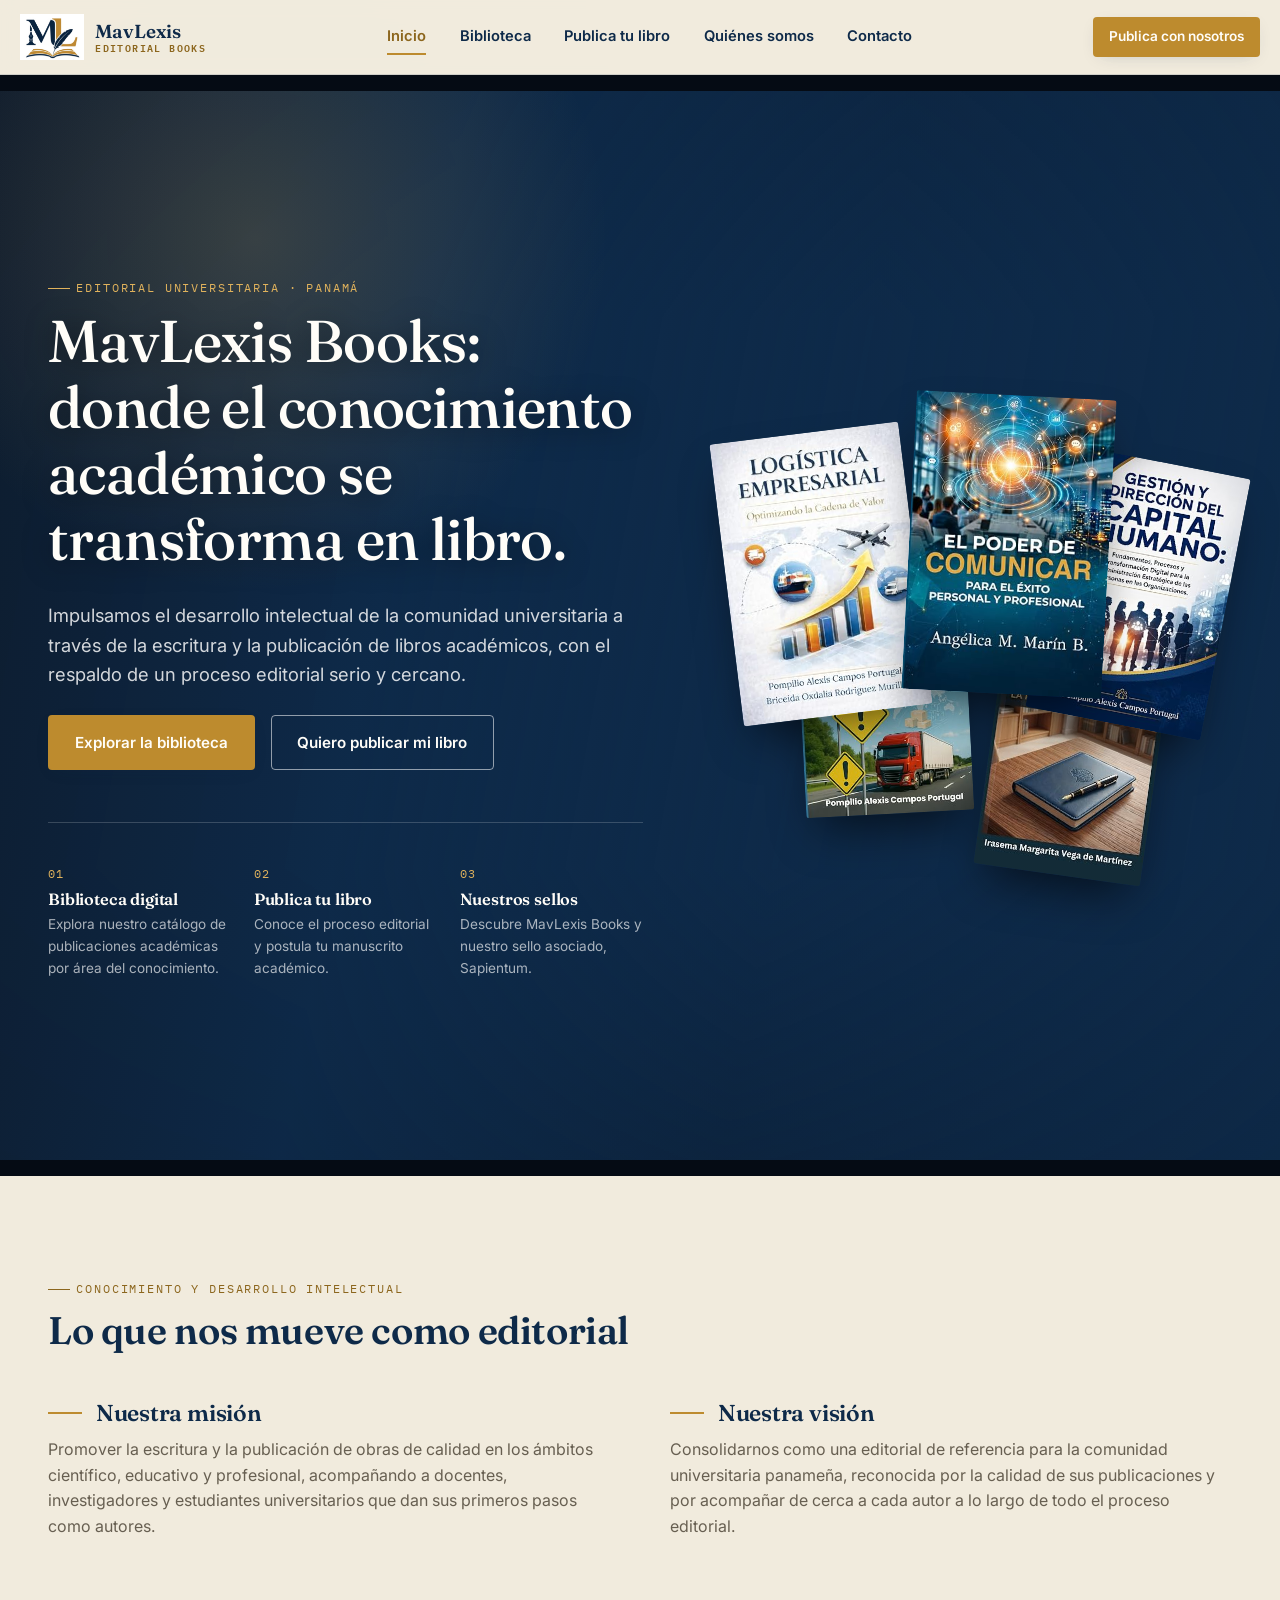
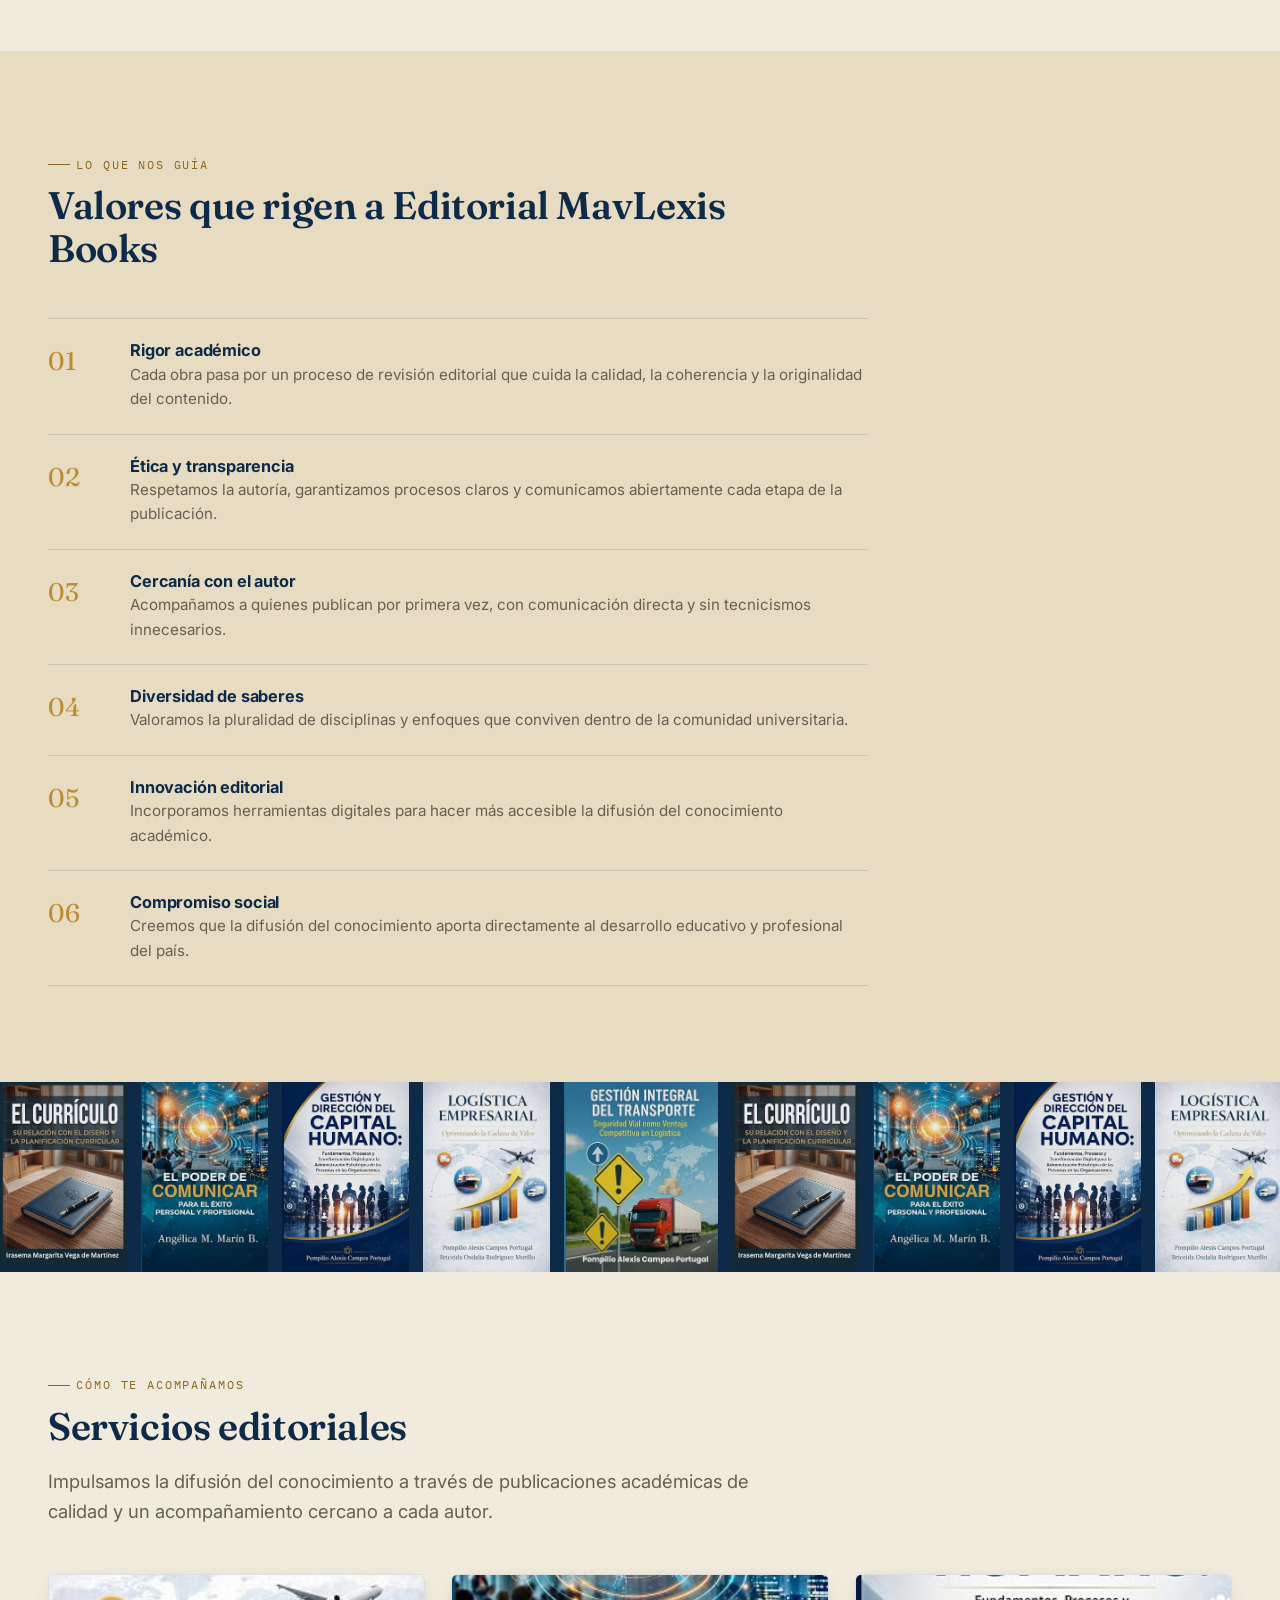
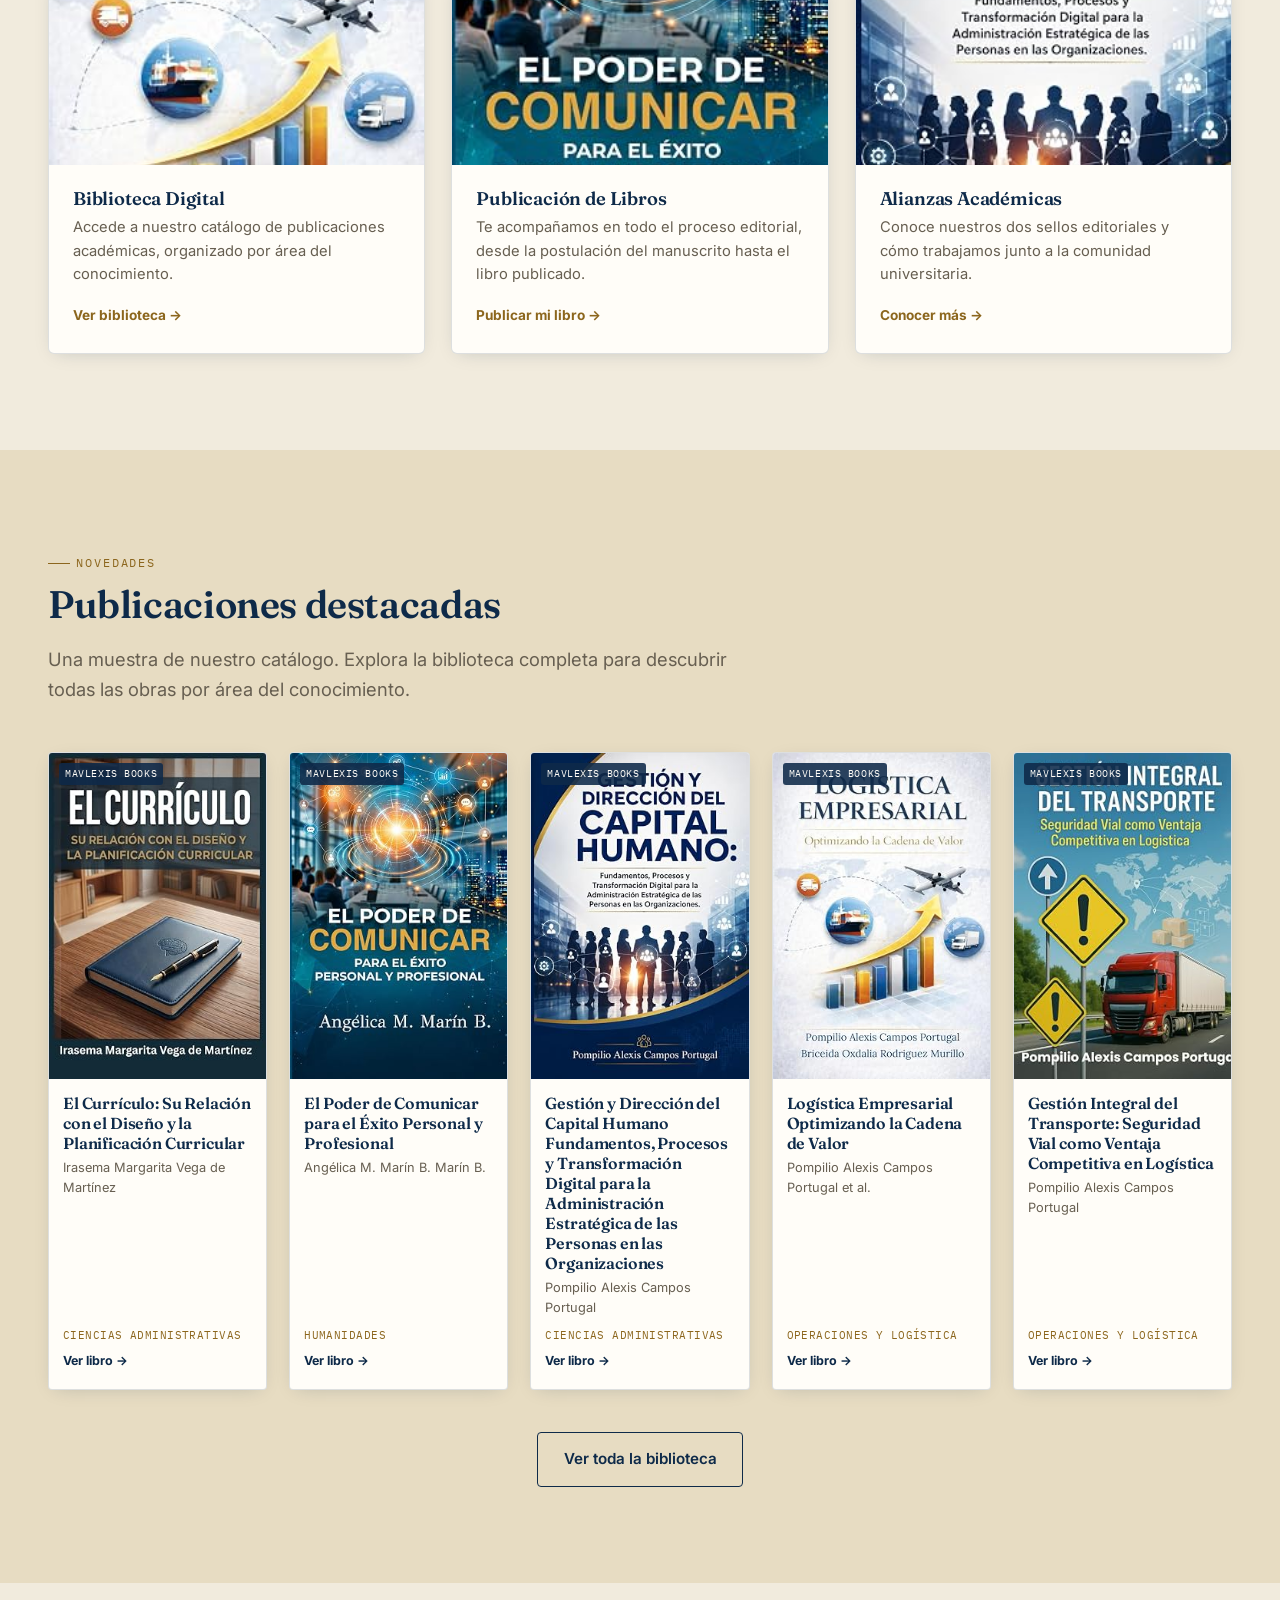
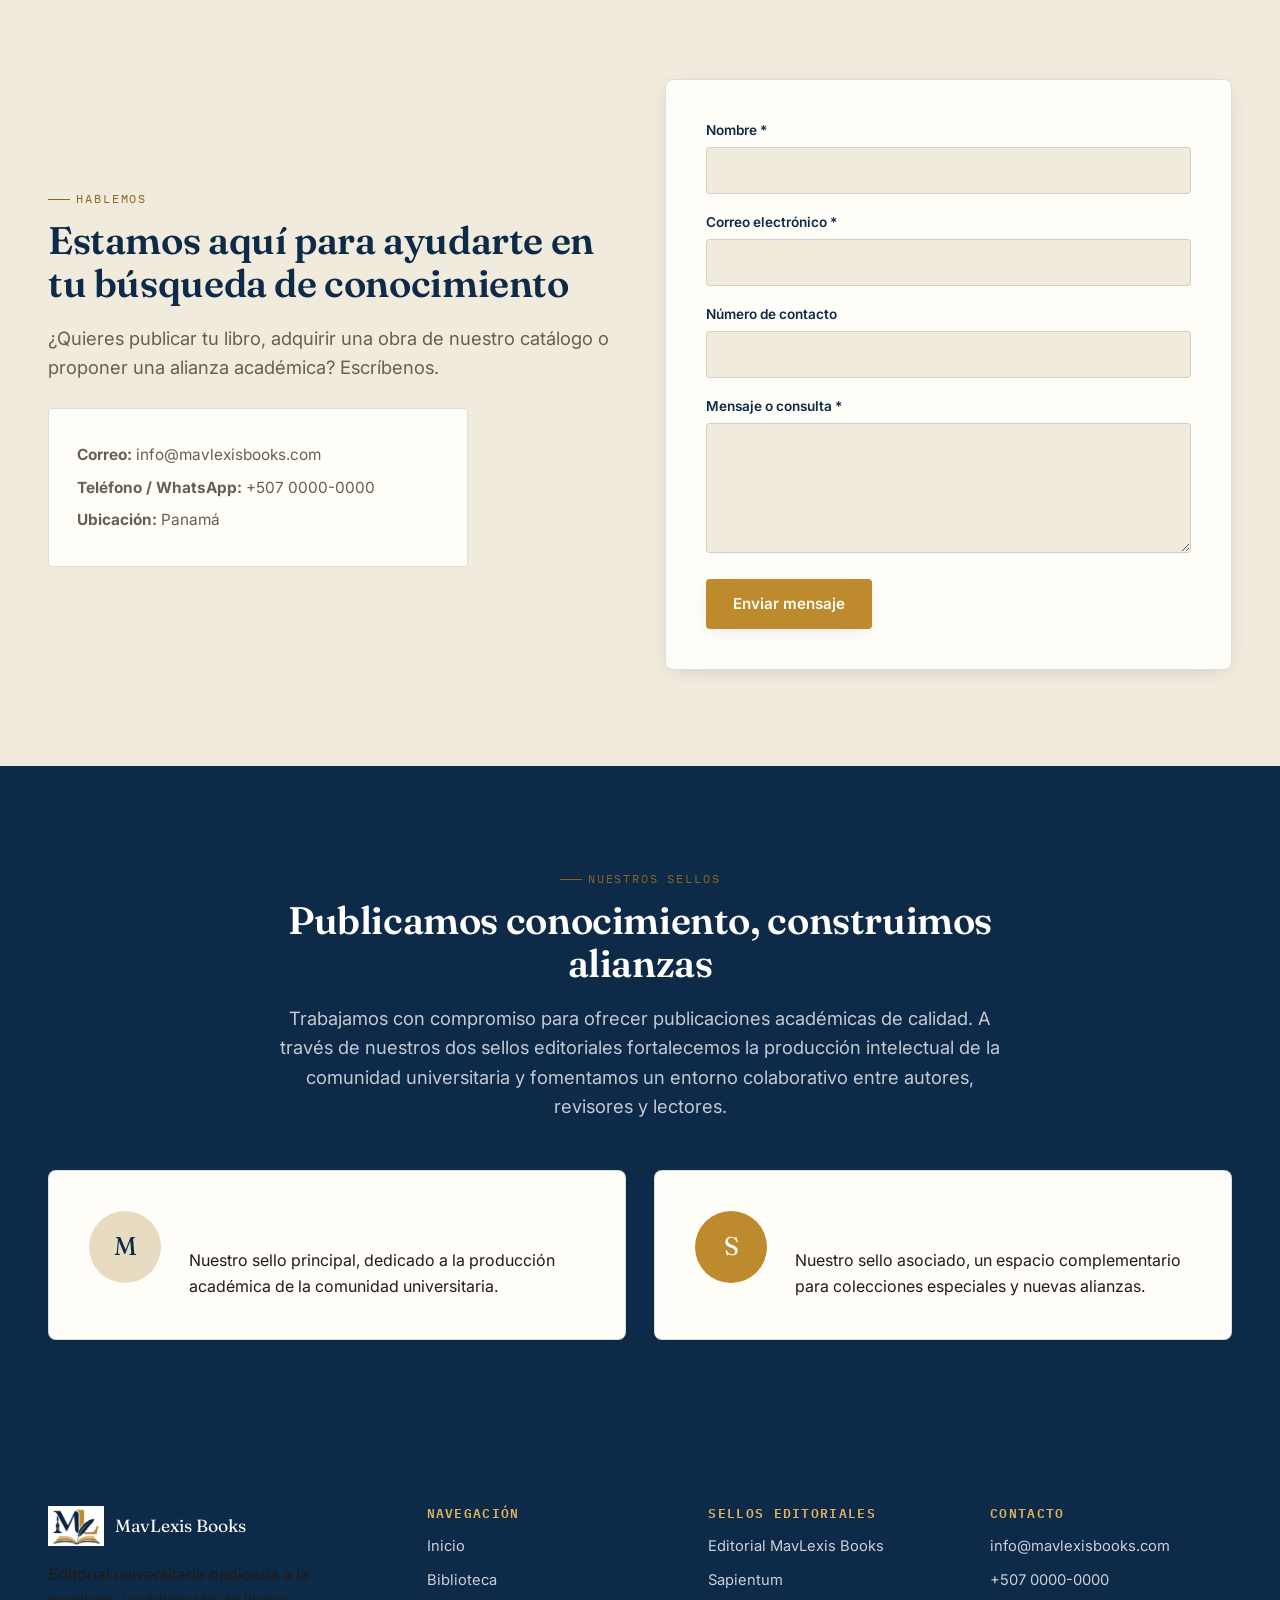
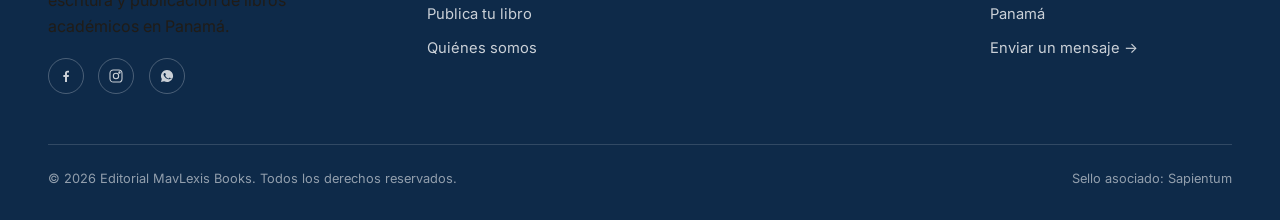
==== commit e6be3d13: "Add files via upload" ====
--- a/index.html
+++ b/index.html
@@ -37,17 +37,29 @@
 
 <!-- ============ HERO ============ -->
 <section class="hero">
+  <div class="hero-bars top" aria-hidden="true"></div>
+  <div class="hero-cinema-bg" aria-hidden="true">
+    <div class="kb kb1"></div>
+    <div class="kb kb2"></div>
+    <div class="kb kb3"></div>
+    <div class="kb kb4"></div>
+    <div class="kb kb5"></div>
+  </div>
+  <div class="hero-cinema-scrim" aria-hidden="true"></div>
+  <div class="hero-cinema-glow" aria-hidden="true"></div>
+  <div class="hero-bars bottom" aria-hidden="true"></div>
+
   <div class="wrap">
     <div>
-      <span class="eyebrow hero-eyebrow">Editorial universitaria · Panamá</span>
-      <h1>MavLexis Books: donde el conocimiento académico se transforma en libro.</h1>
-      <p class="lead">Impulsamos el desarrollo intelectual de la comunidad universitaria a través de la escritura y la publicación de libros académicos, con el respaldo de un proceso editorial serio y cercano.</p>
-      <div class="hero-actions">
+      <span class="eyebrow hero-eyebrow hero-reveal">Editorial universitaria · Panamá</span>
+      <h1 class="hero-reveal">MavLexis Books: donde el conocimiento académico se transforma en libro.</h1>
+      <p class="lead hero-reveal">Impulsamos el desarrollo intelectual de la comunidad universitaria a través de la escritura y la publicación de libros académicos, con el respaldo de un proceso editorial serio y cercano.</p>
+      <div class="hero-actions hero-reveal">
         <a href="catalogo.html" class="btn btn-gold">Explorar la biblioteca</a>
         <a href="publica-tu-libro.html" class="btn btn-outline-light">Quiero publicar mi libro</a>
       </div>
 
-      <div class="hero-quicklinks">
+      <div class="hero-quicklinks hero-reveal">
         <a href="catalogo.html">
           <span class="qnum">01</span>
           <h4>Biblioteca digital</h4>
@@ -65,12 +77,12 @@
         </a>
       </div>
     </div>
-    <div class="hero-shelf" aria-hidden="true">
+    <div class="hero-shelf hero-reveal" aria-hidden="true">
       <div class="shelf-book b1"><img src="assets/portadas/Portada-9.jpg" alt=""></div>
-      <div class="shelf-book b2"><img src="assets/portadas/Portada-3.jpg" alt=""></div>
-      <div class="shelf-book b3"><img src="assets/portadas/Portada-6.jpg" alt=""></div>
-      <div class="shelf-book b4"><img src="assets/portadas/Portada-21.jpg" alt=""></div>
-      <div class="shelf-book b5"><img src="assets/portadas/Portada-1.jpg" alt=""></div>
+      <div class="shelf-book b2"><img src="assets/portadas/Portada-4.jpg" alt=""></div>
+      <div class="shelf-book b3"><img src="assets/portadas/Portada-8.jpg" alt=""></div>
+      <div class="shelf-book b4"><img src="assets/portadas/Portada-14.jpg" alt=""></div>
+      <div class="shelf-book b5"><img src="assets/portadas/Portada-2.jpg" alt=""></div>
     </div>
   </div>
 </section>
@@ -146,8 +158,10 @@
 <!-- ============ FRANJA DE ESTANTERÍA ============ -->
 <div class="shelf-band" aria-hidden="true">
   <div class="shelf-band-track">
-    <img src="assets/portadas/Portada-1.jpg" alt="" loading="lazy"><img src="assets/portadas/Portada-2.jpg" alt="" loading="lazy"><img src="assets/portadas/Portada-3.jpg" alt="" loading="lazy"><img src="assets/portadas/Portada-4.jpg" alt="" loading="lazy"><img src="assets/portadas/Portada-5.jpg" alt="" loading="lazy"><img src="assets/portadas/Portada-6.jpg" alt="" loading="lazy"><img src="assets/portadas/Portada-7.jpg" alt="" loading="lazy"><img src="assets/portadas/Portada-8.jpg" alt="" loading="lazy"><img src="assets/portadas/Portada-9.jpg" alt="" loading="lazy"><img src="assets/portadas/Portada-10.jpg" alt="" loading="lazy"><img src="assets/portadas/Portada-11.jpg" alt="" loading="lazy"><img src="assets/portadas/Portada-12.jpg" alt="" loading="lazy"><img src="assets/portadas/Portada-13.jpg" alt="" loading="lazy"><img src="assets/portadas/Portada-14.jpg" alt="" loading="lazy"><img src="assets/portadas/Portada-15.jpg" alt="" loading="lazy"><img src="assets/portadas/Portada-16.jpg" alt="" loading="lazy"><img src="assets/portadas/Portada-17.jpg" alt="" loading="lazy"><img src="assets/portadas/Portada-18.jpg" alt="" loading="lazy"><img src="assets/portadas/Portada-19.jpg" alt="" loading="lazy"><img src="assets/portadas/Portada-20.jpg" alt="" loading="lazy"><img src="assets/portadas/Portada-21.jpg" alt="" loading="lazy">
-    <img src="assets/portadas/Portada-1.jpg" alt="" loading="lazy"><img src="assets/portadas/Portada-2.jpg" alt="" loading="lazy"><img src="assets/portadas/Portada-3.jpg" alt="" loading="lazy"><img src="assets/portadas/Portada-4.jpg" alt="" loading="lazy"><img src="assets/portadas/Portada-5.jpg" alt="" loading="lazy"><img src="assets/portadas/Portada-6.jpg" alt="" loading="lazy"><img src="assets/portadas/Portada-7.jpg" alt="" loading="lazy"><img src="assets/portadas/Portada-8.jpg" alt="" loading="lazy"><img src="assets/portadas/Portada-9.jpg" alt="" loading="lazy"><img src="assets/portadas/Portada-10.jpg" alt="" loading="lazy"><img src="assets/portadas/Portada-11.jpg" alt="" loading="lazy"><img src="assets/portadas/Portada-12.jpg" alt="" loading="lazy"><img src="assets/portadas/Portada-13.jpg" alt="" loading="lazy"><img src="assets/portadas/Portada-14.jpg" alt="" loading="lazy"><img src="assets/portadas/Portada-15.jpg" alt="" loading="lazy"><img src="assets/portadas/Portada-16.jpg" alt="" loading="lazy"><img src="assets/portadas/Portada-17.jpg" alt="" loading="lazy"><img src="assets/portadas/Portada-18.jpg" alt="" loading="lazy"><img src="assets/portadas/Portada-19.jpg" alt="" loading="lazy"><img src="assets/portadas/Portada-20.jpg" alt="" loading="lazy"><img src="assets/portadas/Portada-21.jpg" alt="" loading="lazy">
+    <img src="assets/portadas/Portada-2.jpg" alt="" loading="lazy"><img src="assets/portadas/Portada-4.jpg" alt="" loading="lazy"><img src="assets/portadas/Portada-8.jpg" alt="" loading="lazy"><img src="assets/portadas/Portada-9.jpg" alt="" loading="lazy"><img src="assets/portadas/Portada-14.jpg" alt="" loading="lazy">
+    <img src="assets/portadas/Portada-2.jpg" alt="" loading="lazy"><img src="assets/portadas/Portada-4.jpg" alt="" loading="lazy"><img src="assets/portadas/Portada-8.jpg" alt="" loading="lazy"><img src="assets/portadas/Portada-9.jpg" alt="" loading="lazy"><img src="assets/portadas/Portada-14.jpg" alt="" loading="lazy">
+    <img src="assets/portadas/Portada-2.jpg" alt="" loading="lazy"><img src="assets/portadas/Portada-4.jpg" alt="" loading="lazy"><img src="assets/portadas/Portada-8.jpg" alt="" loading="lazy"><img src="assets/portadas/Portada-9.jpg" alt="" loading="lazy"><img src="assets/portadas/Portada-14.jpg" alt="" loading="lazy">
+    <img src="assets/portadas/Portada-2.jpg" alt="" loading="lazy"><img src="assets/portadas/Portada-4.jpg" alt="" loading="lazy"><img src="assets/portadas/Portada-8.jpg" alt="" loading="lazy"><img src="assets/portadas/Portada-9.jpg" alt="" loading="lazy"><img src="assets/portadas/Portada-14.jpg" alt="" loading="lazy">
   </div>
 </div>
 
@@ -162,7 +176,7 @@
     <div class="service-cards">
       <a href="catalogo.html" class="service-card reveal">
         <div class="service-photo">
-          <img src="assets/portadas/Portada-20.jpg" alt="Biblioteca digital MavLexis Books">
+          <img src="assets/portadas/Portada-9.jpg" alt="Biblioteca digital MavLexis Books">
         </div>
         <div class="service-body">
           <h3>Biblioteca Digital</h3>
@@ -172,7 +186,7 @@
       </a>
       <a href="publica-tu-libro.html" class="service-card reveal">
         <div class="service-photo">
-          <img src="assets/portadas/Portada-21.jpg" alt="Publicación de libros académicos">
+          <img src="assets/portadas/Portada-4.jpg" alt="Publicación de libros académicos">
         </div>
         <div class="service-body">
           <h3>Publicación de Libros</h3>
@@ -182,7 +196,7 @@
       </a>
       <a href="nosotros.html" class="service-card reveal">
         <div class="service-photo">
-          <img src="assets/portadas/Portada-6.jpg" alt="Alianzas académicas MavLexis Books">
+          <img src="assets/portadas/Portada-8.jpg" alt="Alianzas académicas MavLexis Books">
         </div>
         <div class="service-body">
           <h3>Alianzas Académicas</h3>
@@ -283,7 +297,7 @@
 <script src="js/main.js"></script>
 <script>
   renderFooter();
-  renderFeatured('featuredGrid', 4);
+  renderFeatured('featuredGrid', 5);
   initReveal();
 </script>
 </body>
--- a/css/styles.css
+++ b/css/styles.css
@@ -173,23 +173,73 @@
 
 /* ================= HERO ================= */
 .hero{
-  background: linear-gradient(160deg, var(--ink) 0%, var(--ink-2) 62%, var(--ink-3) 100%);
+  background: var(--ink);
   color: var(--white);
   overflow:hidden;
   position: relative;
-}
+  isolation: isolate;
+}
+
+/* --- fondo cinematográfico (Ken Burns sobre portadas + degradado) --- */
+.hero-cinema-bg{ position:absolute; inset:0; z-index:0; overflow:hidden; }
+.hero-cinema-bg .kb{
+  position:absolute; top:-6%; bottom:-6%; width:26%;
+  background-size: cover; background-position:center;
+  filter: brightness(.42) saturate(1.05);
+  animation: kenburns 24s ease-in-out infinite alternate;
+  opacity:0; animation-name: kenburns, kbFadeIn;
+  animation-duration: 24s, 1.6s;
+  animation-timing-function: ease-in-out, ease;
+  animation-fill-mode: none, forwards;
+  animation-iteration-count: infinite, 1;
+}
+.hero-cinema-bg .kb1{ left:-2%;  background-image:url('assets/portadas/Portada-2.jpg');  animation-delay: 0s, 0s; }
+.hero-cinema-bg .kb2{ left:19%;  background-image:url('assets/portadas/Portada-4.jpg');  animation-delay: -6s, .15s; }
+.hero-cinema-bg .kb3{ left:40%;  background-image:url('assets/portadas/Portada-8.jpg');  animation-delay: -12s, .3s; }
+.hero-cinema-bg .kb4{ left:61%;  background-image:url('assets/portadas/Portada-9.jpg');  animation-delay: -18s, .45s; }
+.hero-cinema-bg .kb5{ left:82%;  background-image:url('assets/portadas/Portada-14.jpg'); animation-delay: -3s, .6s; }
+@keyframes kenburns{ 0%{ transform: scale(1.05) translate(0,0);} 100%{ transform: scale(1.22) translate(-1.5%,-1.5%);} }
+@keyframes kbFadeIn{ from{ opacity:0; } to{ opacity:1; } }
+.hero-cinema-scrim{
+  position:absolute; inset:0; z-index:1;
+  background:
+    linear-gradient(100deg, rgba(14,27,44,0.96) 0%, rgba(14,42,73,0.9) 32%, rgba(14,42,73,0.55) 62%, rgba(14,42,73,0.88) 100%),
+    linear-gradient(180deg, rgba(9,20,35,0.35) 0%, rgba(9,20,35,0) 22%, rgba(9,20,35,0) 72%, rgba(9,20,35,0.65) 100%);
+}
+.hero-cinema-glow{
+  position:absolute; z-index:1; width:60vw; height:60vw; max-width:820px; max-height:820px;
+  left:-10%; top:-20%; border-radius:50%; pointer-events:none;
+  background: radial-gradient(circle, rgba(224,178,92,0.20) 0%, transparent 65%);
+  animation: glowDrift 16s ease-in-out infinite alternate;
+}
+@keyframes glowDrift{ from{ transform: translate(0,0);} to{ transform: translate(8%, 10%);} }
+.hero-bars{ position:absolute; left:0; right:0; height:16px; background:#050b14; z-index:3; }
+.hero-bars.top{ top:0; } .hero-bars.bottom{ bottom:0; }
+
 .hero .wrap{
+  position:relative; z-index:2;
   display:grid; grid-template-columns: 1.05fr .95fr; gap: 50px;
   align-items:center;
-  padding-top: 84px; padding-bottom: 84px;
-  min-height: 620px;
+  padding-top: 100px; padding-bottom: 100px;
+  min-height: 660px;
 }
 .hero-eyebrow{ color: var(--gold-light); }
 .hero-eyebrow::before{ background: var(--gold-light); }
-.hero h1{ color: var(--white); }
+.hero h1{ color: var(--white); text-shadow: 0 4px 30px rgba(0,0,0,0.45); }
 .hero h1 em{ font-style:normal; color: var(--gold-light); }
-.hero .lead{ color: rgba(255,255,255,0.8); }
+.hero .lead{ color: rgba(255,255,255,0.82); }
 .hero-actions{ display:flex; gap: 1em; flex-wrap:wrap; margin-top: 1.6em; }
+
+/* --- entrada escalonada tipo "cortinilla de película" --- */
+.hero-reveal{ opacity:0; transform: translateY(26px); animation: heroRise .85s cubic-bezier(.2,.7,.2,1) forwards; }
+.hero-eyebrow.hero-reveal{ animation-delay: .15s; }
+.hero h1.hero-reveal{ animation-delay: .32s; }
+.hero .lead.hero-reveal{ animation-delay: .5s; }
+.hero-actions.hero-reveal{ animation-delay: .68s; }
+.hero-quicklinks.hero-reveal{ animation-delay: .86s; }
+.hero-shelf.hero-reveal{ animation-delay: .5s; }
+@keyframes heroRise{ to{ opacity:1; transform:none; } }
+
 .hero-stats{ display:flex; gap: 2.4em; margin-top: 3em; flex-wrap:wrap; }
 .hero-stats div b{ display:block; font-family: var(--font-display); font-size:1.9rem; color: var(--gold-light); }
 .hero-stats div span{ font-size:.82rem; color: rgba(255,255,255,0.65); }
@@ -197,20 +247,28 @@
 .hero-shelf{ position:relative; height: 460px; }
 .shelf-book{
   position:absolute; width: 168px; border-radius: 3px;
-  box-shadow: 0 24px 46px -14px rgba(0,0,0,0.55);
-  transition: transform .35s ease;
+  box-shadow: 0 24px 46px -14px rgba(0,0,0,0.6);
+  animation: floatBook 6s ease-in-out infinite;
 }
 .shelf-book img{ border-radius: 3px; }
 .shelf-book:hover{ transform: translateY(-10px) !important; }
-.shelf-book.b1{ top: 8%;  left: 6%;  width: 190px; transform: rotate(-7deg); z-index:3;}
-.shelf-book.b2{ top: 0;   left: 40%; width: 200px; transform: rotate(3deg);  z-index:4;}
-.shelf-book.b3{ top: 14%; left: 66%; width: 178px; transform: rotate(11deg); z-index:2;}
-.shelf-book.b4{ top: 46%; left: 20%; width: 168px; transform: rotate(-3deg);z-index:1;}
-.shelf-book.b5{ top: 50%; left: 55%; width: 168px; transform: rotate(8deg); z-index:1;}
+.shelf-book.b1{ top: 8%;  left: 6%;  width: 190px; transform: rotate(-7deg); z-index:3; animation-delay:.1s;}
+.shelf-book.b2{ top: 0;   left: 40%; width: 200px; transform: rotate(3deg);  z-index:4; animation-delay:.9s;}
+.shelf-book.b3{ top: 14%; left: 66%; width: 178px; transform: rotate(11deg); z-index:2; animation-delay:1.7s;}
+.shelf-book.b4{ top: 46%; left: 20%; width: 168px; transform: rotate(-3deg);z-index:1; animation-delay:.4s;}
+.shelf-book.b5{ top: 50%; left: 55%; width: 168px; transform: rotate(8deg); z-index:1; animation-delay:1.3s;}
+@keyframes floatBook{ 0%,100%{ margin-top:0; } 50%{ margin-top:-14px; } }
+@media (prefers-reduced-motion: reduce){
+  .shelf-book{ animation:none; }
+  .hero-cinema-bg .kb{ animation: kbFadeIn 1s ease forwards; }
+  .hero-cinema-glow{ animation:none; }
+  .hero-reveal{ animation-duration:.4s; }
+}
 @media (max-width: 980px){
-  .hero .wrap{ grid-template-columns: 1fr; padding-top:48px; padding-bottom:40px; min-height:auto;}
+  .hero .wrap{ grid-template-columns: 1fr; padding-top:64px; padding-bottom:48px; min-height:auto;}
   .hero-shelf{ height: 320px; margin-top: 10px; }
   .shelf-book{ width: 120px !important; }
+  .hero-cinema-bg .kb{ width: 34%; }
 }
 
 /* ================= SECTIONS GENERIC ================= */
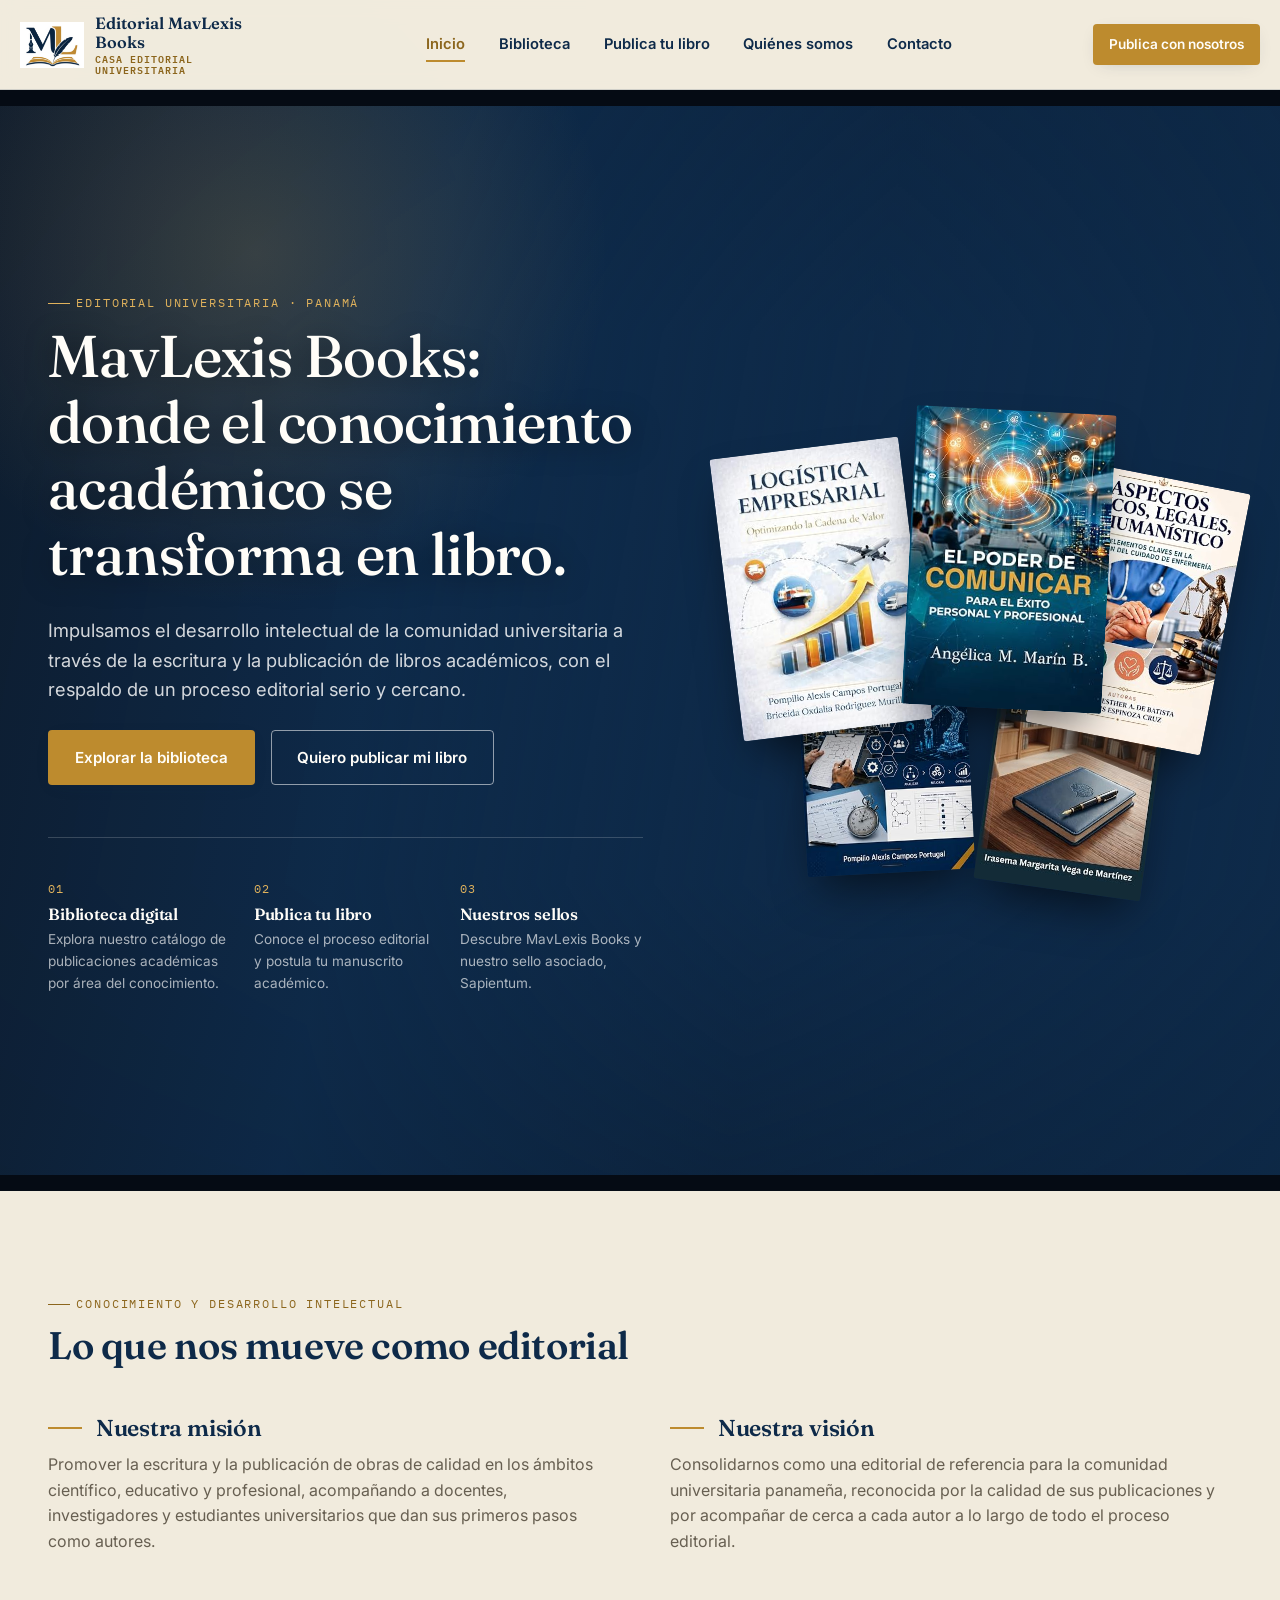
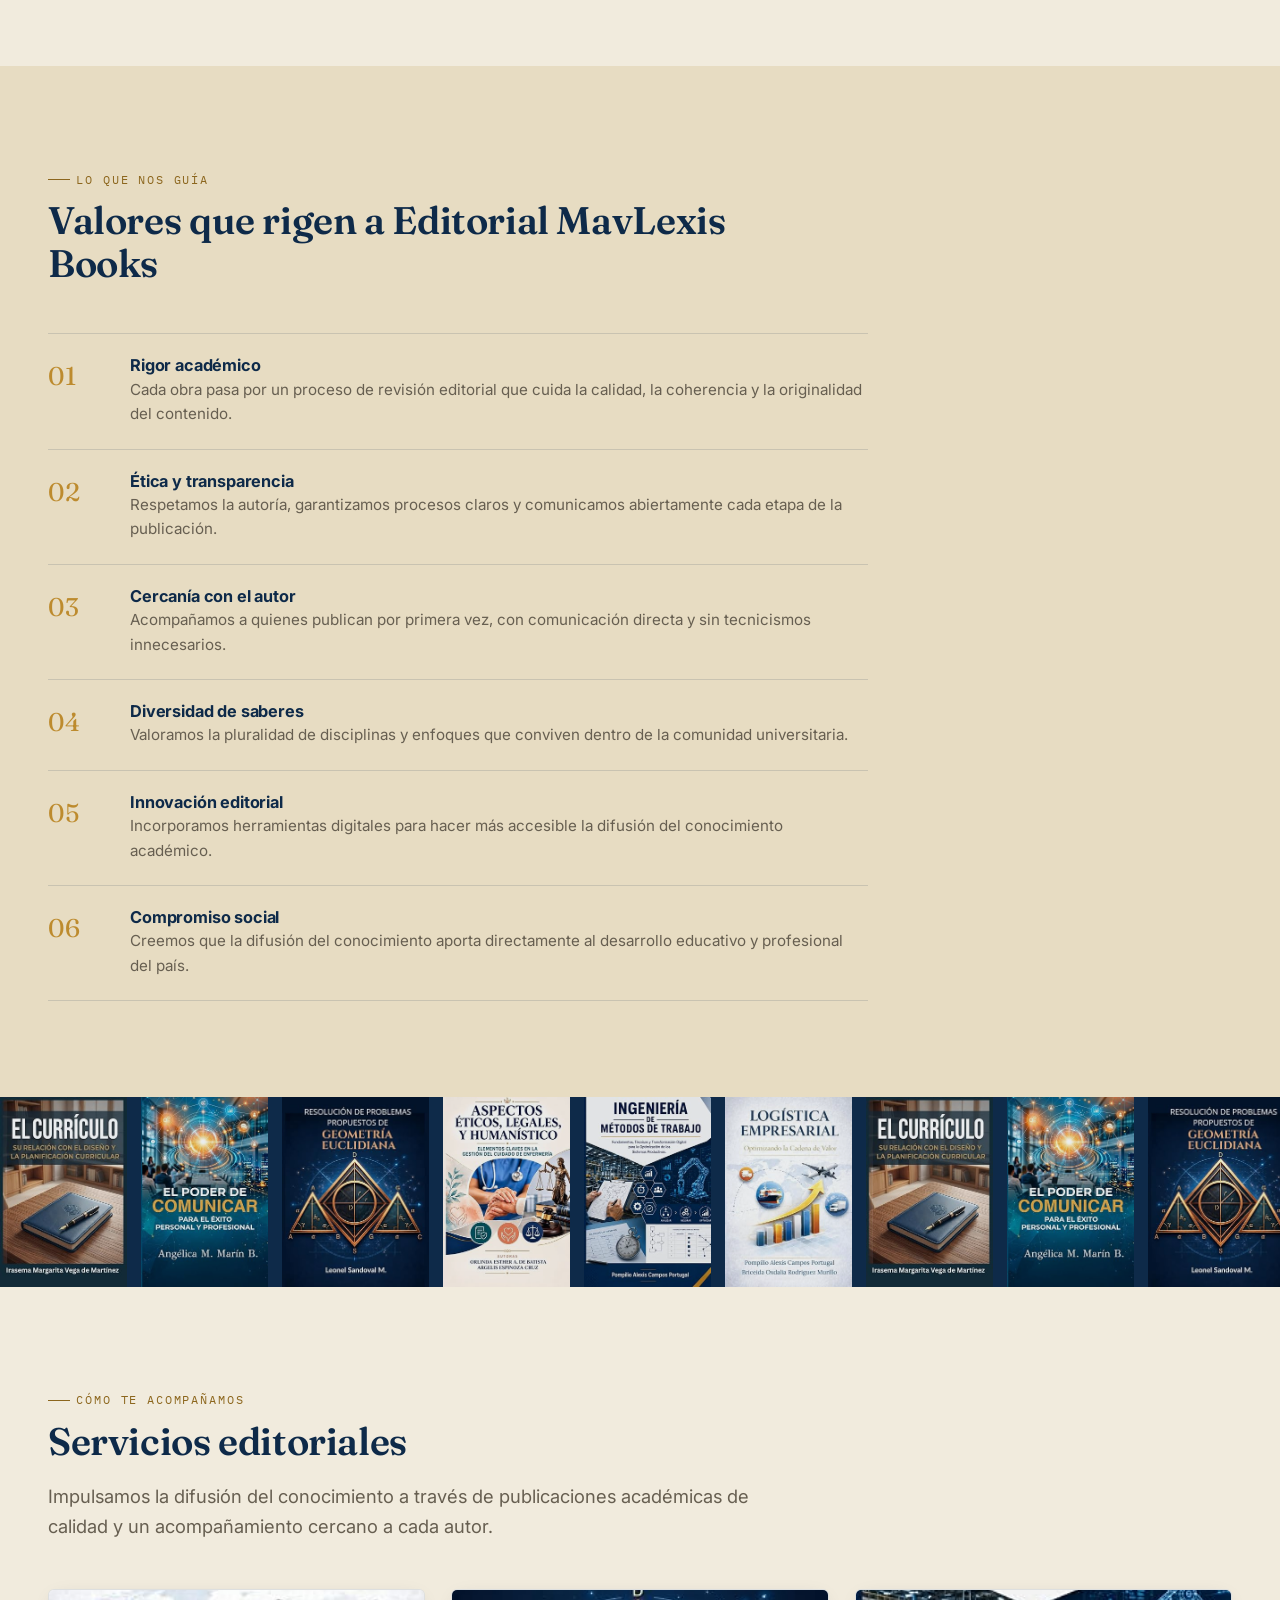
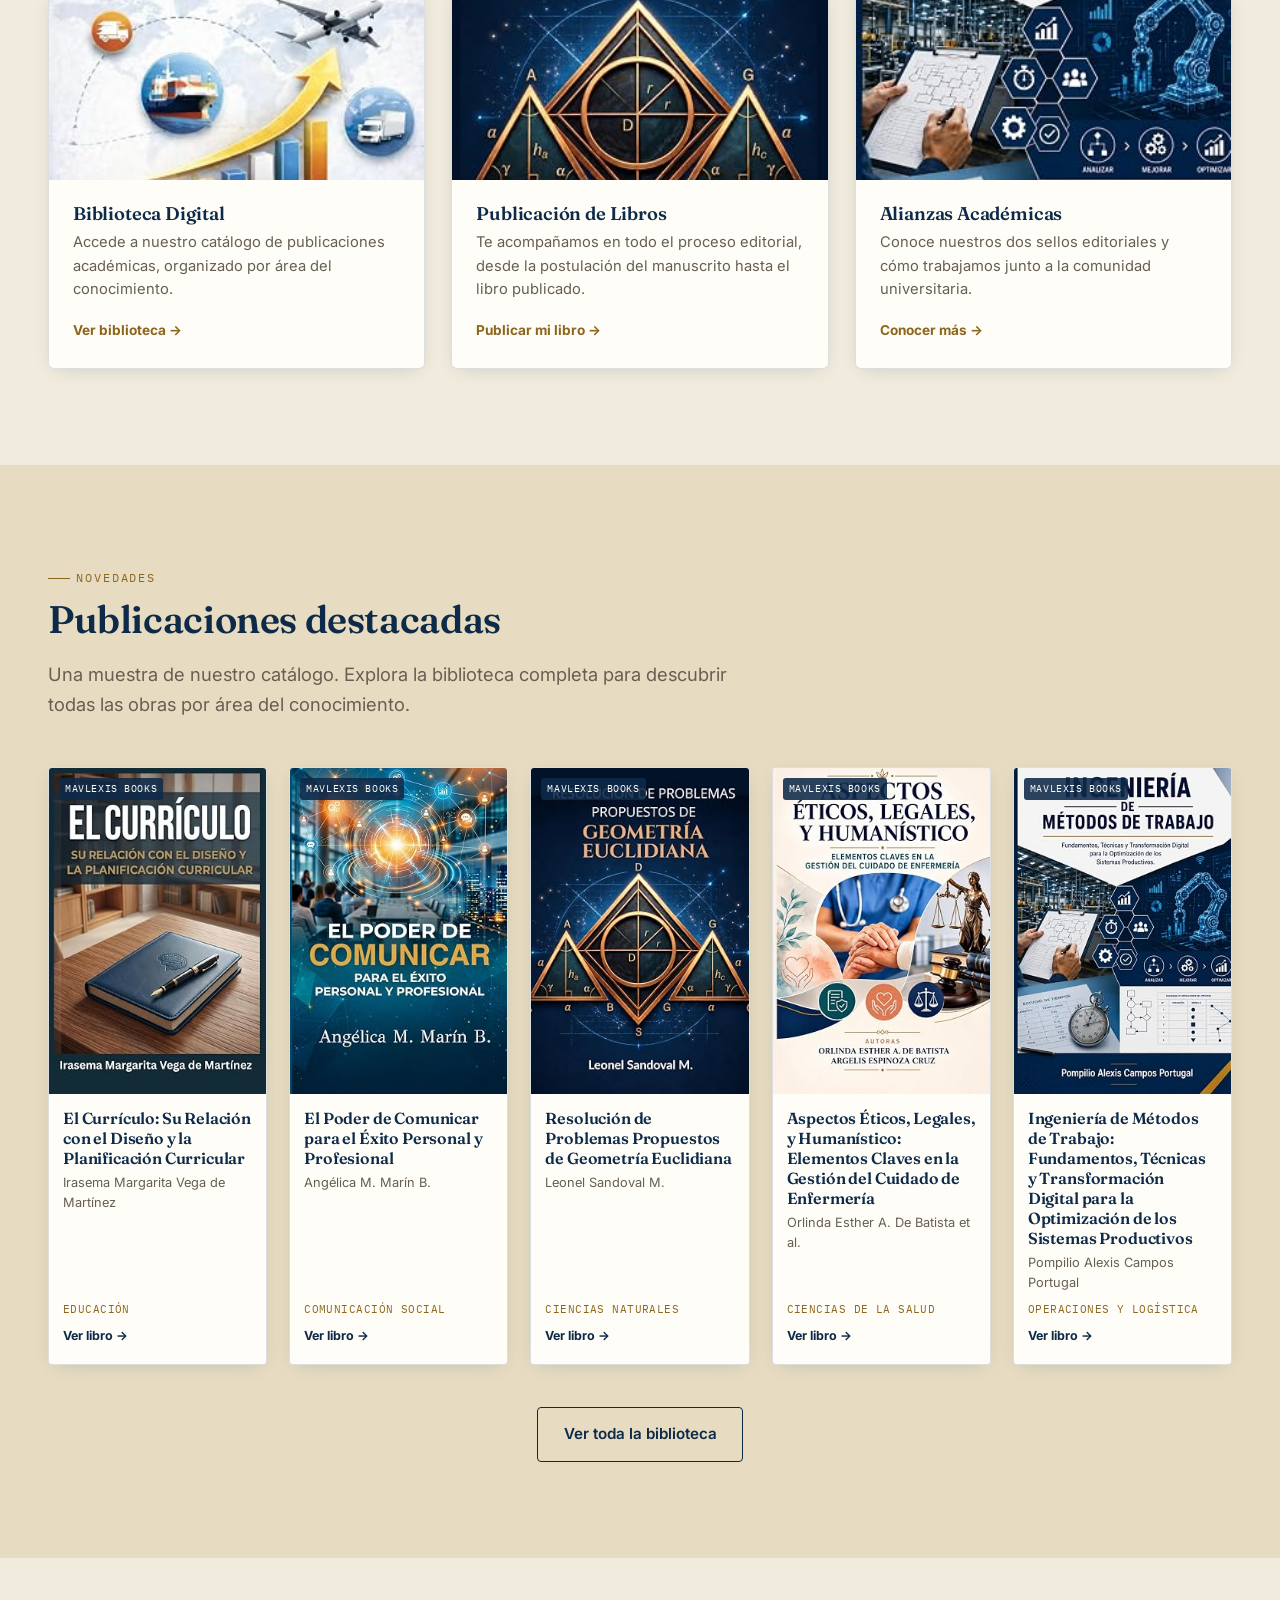
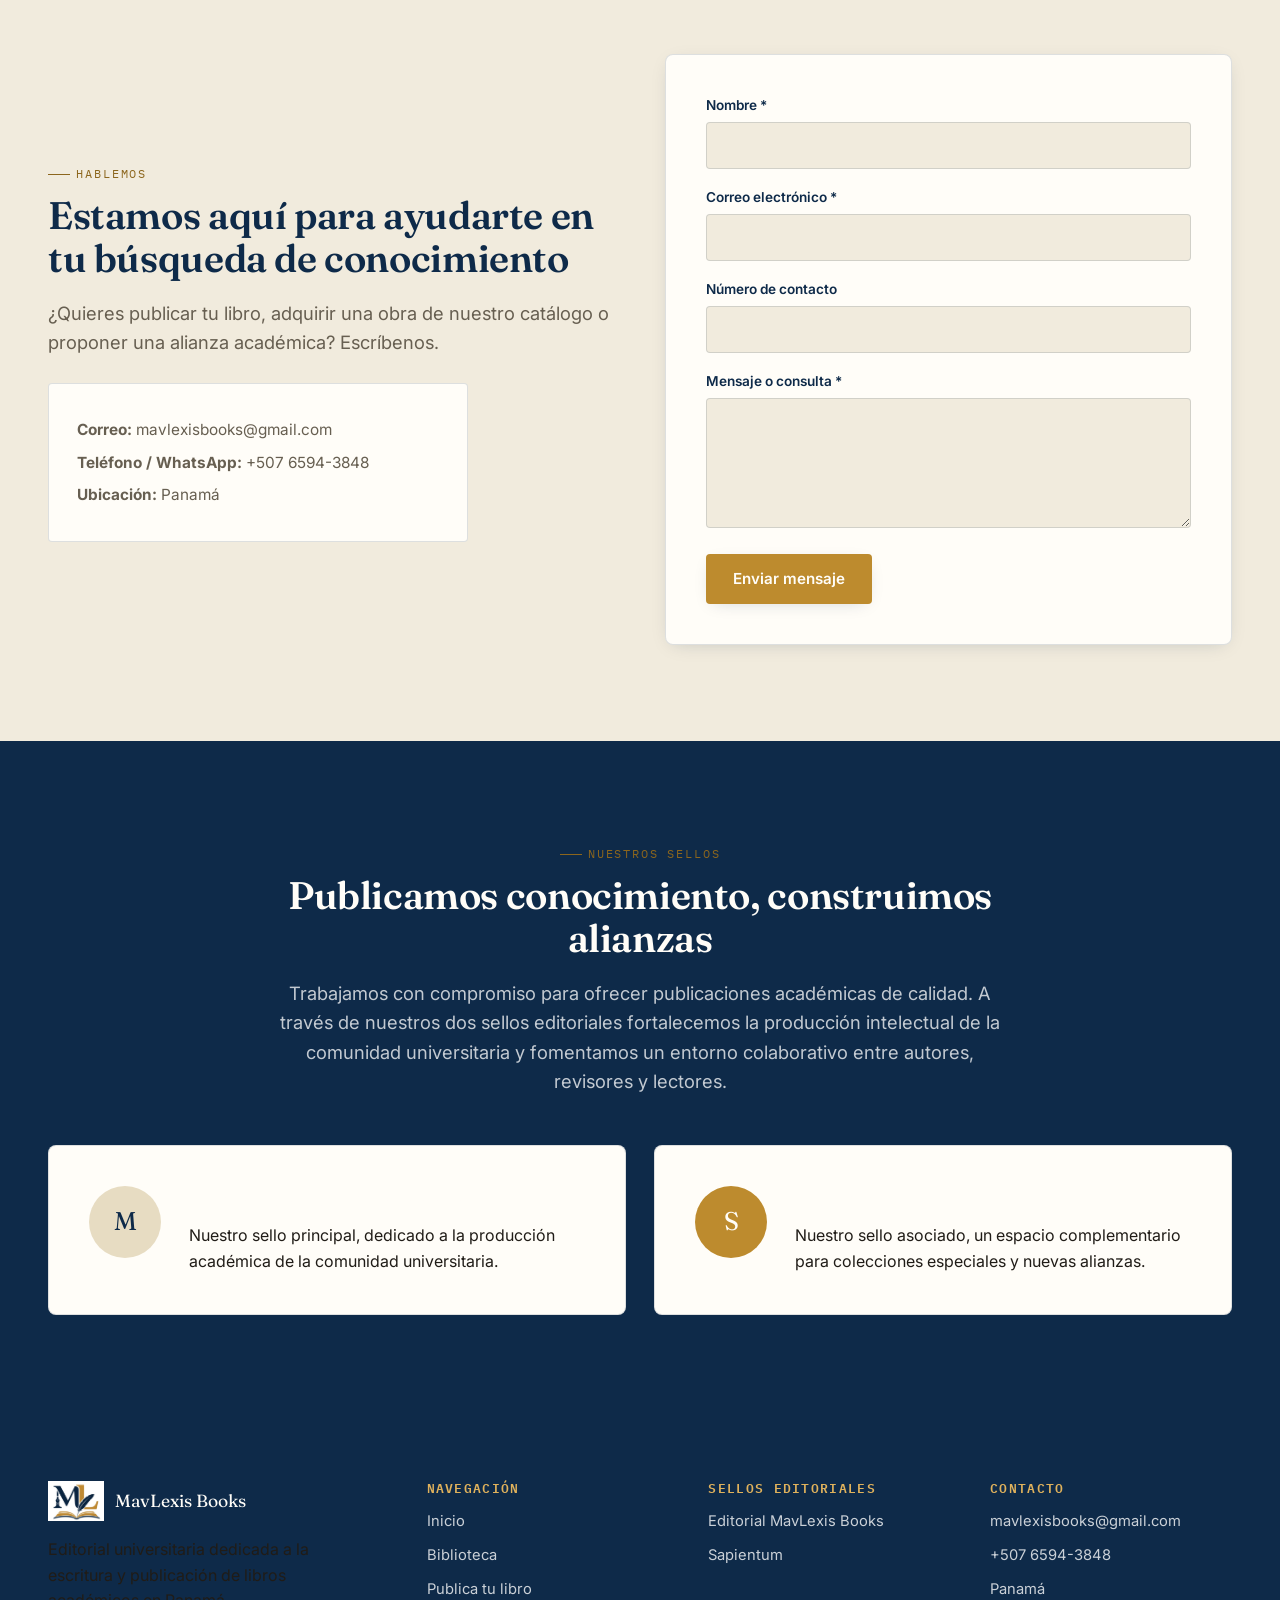
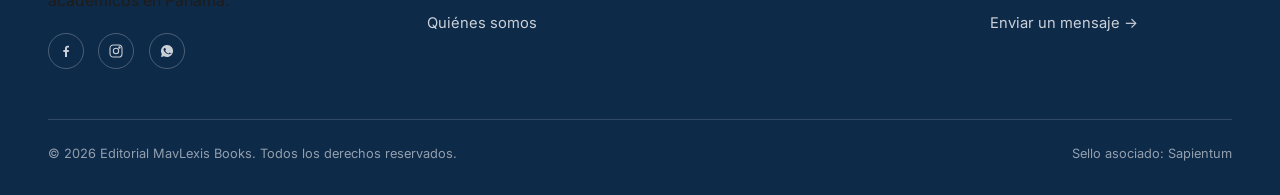
==== commit e7c8c21c: "Add files via upload" ====
--- a/index.html
+++ b/index.html
@@ -17,7 +17,7 @@
   <div class="wrap nav">
     <a href="index.html" class="brand">
       <img src="assets/img/logo-mark.png" alt="Editorial MavLexis Books">
-      <div class="brand-text">MavLexis<span>Editorial Books</span></div>
+      <div class="brand-text">Editorial MavLexis Books<span>Casa Editorial Universitaria</span></div>
     </a>
     <nav class="nav-links" id="navLinks">
       <a href="index.html" class="active">Inicio</a>
@@ -80,8 +80,8 @@
     <div class="hero-shelf hero-reveal" aria-hidden="true">
       <div class="shelf-book b1"><img src="assets/portadas/Portada-9.jpg" alt=""></div>
       <div class="shelf-book b2"><img src="assets/portadas/Portada-4.jpg" alt=""></div>
-      <div class="shelf-book b3"><img src="assets/portadas/Portada-8.jpg" alt=""></div>
-      <div class="shelf-book b4"><img src="assets/portadas/Portada-14.jpg" alt=""></div>
+      <div class="shelf-book b3"><img src="assets/portadas/Portada-6.jpg" alt=""></div>
+      <div class="shelf-book b4"><img src="assets/portadas/Portada-7.jpg" alt=""></div>
       <div class="shelf-book b5"><img src="assets/portadas/Portada-2.jpg" alt=""></div>
     </div>
   </div>
@@ -158,10 +158,10 @@
 <!-- ============ FRANJA DE ESTANTERÍA ============ -->
 <div class="shelf-band" aria-hidden="true">
   <div class="shelf-band-track">
-    <img src="assets/portadas/Portada-2.jpg" alt="" loading="lazy"><img src="assets/portadas/Portada-4.jpg" alt="" loading="lazy"><img src="assets/portadas/Portada-8.jpg" alt="" loading="lazy"><img src="assets/portadas/Portada-9.jpg" alt="" loading="lazy"><img src="assets/portadas/Portada-14.jpg" alt="" loading="lazy">
-    <img src="assets/portadas/Portada-2.jpg" alt="" loading="lazy"><img src="assets/portadas/Portada-4.jpg" alt="" loading="lazy"><img src="assets/portadas/Portada-8.jpg" alt="" loading="lazy"><img src="assets/portadas/Portada-9.jpg" alt="" loading="lazy"><img src="assets/portadas/Portada-14.jpg" alt="" loading="lazy">
-    <img src="assets/portadas/Portada-2.jpg" alt="" loading="lazy"><img src="assets/portadas/Portada-4.jpg" alt="" loading="lazy"><img src="assets/portadas/Portada-8.jpg" alt="" loading="lazy"><img src="assets/portadas/Portada-9.jpg" alt="" loading="lazy"><img src="assets/portadas/Portada-14.jpg" alt="" loading="lazy">
-    <img src="assets/portadas/Portada-2.jpg" alt="" loading="lazy"><img src="assets/portadas/Portada-4.jpg" alt="" loading="lazy"><img src="assets/portadas/Portada-8.jpg" alt="" loading="lazy"><img src="assets/portadas/Portada-9.jpg" alt="" loading="lazy"><img src="assets/portadas/Portada-14.jpg" alt="" loading="lazy">
+    <img src="assets/portadas/Portada-2.jpg" alt="" loading="lazy"><img src="assets/portadas/Portada-4.jpg" alt="" loading="lazy"><img src="assets/portadas/Portada-5.jpg" alt="" loading="lazy"><img src="assets/portadas/Portada-6.jpg" alt="" loading="lazy"><img src="assets/portadas/Portada-7.jpg" alt="" loading="lazy"><img src="assets/portadas/Portada-9.jpg" alt="" loading="lazy">
+    <img src="assets/portadas/Portada-2.jpg" alt="" loading="lazy"><img src="assets/portadas/Portada-4.jpg" alt="" loading="lazy"><img src="assets/portadas/Portada-5.jpg" alt="" loading="lazy"><img src="assets/portadas/Portada-6.jpg" alt="" loading="lazy"><img src="assets/portadas/Portada-7.jpg" alt="" loading="lazy"><img src="assets/portadas/Portada-9.jpg" alt="" loading="lazy">
+    <img src="assets/portadas/Portada-2.jpg" alt="" loading="lazy"><img src="assets/portadas/Portada-4.jpg" alt="" loading="lazy"><img src="assets/portadas/Portada-5.jpg" alt="" loading="lazy"><img src="assets/portadas/Portada-6.jpg" alt="" loading="lazy"><img src="assets/portadas/Portada-7.jpg" alt="" loading="lazy"><img src="assets/portadas/Portada-9.jpg" alt="" loading="lazy">
+    <img src="assets/portadas/Portada-2.jpg" alt="" loading="lazy"><img src="assets/portadas/Portada-4.jpg" alt="" loading="lazy"><img src="assets/portadas/Portada-5.jpg" alt="" loading="lazy"><img src="assets/portadas/Portada-6.jpg" alt="" loading="lazy"><img src="assets/portadas/Portada-7.jpg" alt="" loading="lazy"><img src="assets/portadas/Portada-9.jpg" alt="" loading="lazy">
   </div>
 </div>
 
@@ -186,7 +186,7 @@
       </a>
       <a href="publica-tu-libro.html" class="service-card reveal">
         <div class="service-photo">
-          <img src="assets/portadas/Portada-4.jpg" alt="Publicación de libros académicos">
+          <img src="assets/portadas/Portada-5.jpg" alt="Publicación de libros académicos">
         </div>
         <div class="service-body">
           <h3>Publicación de Libros</h3>
@@ -196,7 +196,7 @@
       </a>
       <a href="nosotros.html" class="service-card reveal">
         <div class="service-photo">
-          <img src="assets/portadas/Portada-8.jpg" alt="Alianzas académicas MavLexis Books">
+          <img src="assets/portadas/Portada-7.jpg" alt="Alianzas académicas MavLexis Books">
         </div>
         <div class="service-body">
           <h3>Alianzas Académicas</h3>
@@ -231,8 +231,8 @@
       <h2>Estamos aquí para ayudarte en tu búsqueda de conocimiento</h2>
       <p class="lead">¿Quieres publicar tu libro, adquirir una obra de nuestro catálogo o proponer una alianza académica? Escríbenos.</p>
       <div class="feature-card" style="margin-top:1.6em; max-width:420px;">
-        <p style="margin-bottom:.5em;"><b>Correo:</b> info@mavlexisbooks.com</p>
-        <p style="margin-bottom:.5em;"><b>Teléfono / WhatsApp:</b> +507 0000-0000</p>
+        <p style="margin-bottom:.5em;"><b>Correo:</b> mavlexisbooks@gmail.com</p>
+        <p style="margin-bottom:.5em;"><b>Teléfono / WhatsApp:</b> +507 6594-3848</p>
         <p class="mb-0"><b>Ubicación:</b> Panamá</p>
       </div>
     </div>
--- a/css/styles.css
+++ b/css/styles.css
@@ -139,8 +139,8 @@
 }
 .brand{ display:flex; align-items:center; gap:.7em; }
 .brand img{ height: 46px; width:auto; }
-.brand-text{ font-family: var(--font-display); font-weight:600; color: var(--ink); font-size:1.18rem; line-height:1.05; }
-.brand-text span{ display:block; font-family: var(--font-mono); font-size:.62rem; letter-spacing:.14em; color: var(--gold-deep); text-transform:uppercase; font-weight:600; }
+.brand-text{ font-family: var(--font-display); font-weight:600; color: var(--ink); font-size:1.02rem; line-height:1.15; max-width: 190px; }
+.brand-text span{ display:block; font-family: var(--font-mono); font-size:.6rem; letter-spacing:.1em; color: var(--gold-deep); text-transform:uppercase; font-weight:600; margin-top:.15em; }
 
 .nav-links{ display:flex; align-items:center; gap: 2.1em; }
 .nav-links a{
@@ -194,10 +194,10 @@
   animation-iteration-count: infinite, 1;
 }
 .hero-cinema-bg .kb1{ left:-2%;  background-image:url('assets/portadas/Portada-2.jpg');  animation-delay: 0s, 0s; }
-.hero-cinema-bg .kb2{ left:19%;  background-image:url('assets/portadas/Portada-4.jpg');  animation-delay: -6s, .15s; }
-.hero-cinema-bg .kb3{ left:40%;  background-image:url('assets/portadas/Portada-8.jpg');  animation-delay: -12s, .3s; }
+.hero-cinema-bg .kb2{ left:19%;  background-image:url('assets/portadas/Portada-5.jpg');  animation-delay: -6s, .15s; }
+.hero-cinema-bg .kb3{ left:40%;  background-image:url('assets/portadas/Portada-6.jpg');  animation-delay: -12s, .3s; }
 .hero-cinema-bg .kb4{ left:61%;  background-image:url('assets/portadas/Portada-9.jpg');  animation-delay: -18s, .45s; }
-.hero-cinema-bg .kb5{ left:82%;  background-image:url('assets/portadas/Portada-14.jpg'); animation-delay: -3s, .6s; }
+.hero-cinema-bg .kb5{ left:82%;  background-image:url('assets/portadas/Portada-4.jpg'); animation-delay: -3s, .6s; }
 @keyframes kenburns{ 0%{ transform: scale(1.05) translate(0,0);} 100%{ transform: scale(1.22) translate(-1.5%,-1.5%);} }
 @keyframes kbFadeIn{ from{ opacity:0; } to{ opacity:1; } }
 .hero-cinema-scrim{
@@ -504,6 +504,22 @@
 .field-check{ display:flex; align-items:flex-start; gap:.6em; font-size:.85rem; color: var(--muted); }
 .field-check input{ width:auto; margin-top:.3em; }
 
+.manuscript-note{
+  display:flex; gap: 14px; align-items:flex-start;
+  background: var(--paper); border: 1px dashed var(--gold); border-radius: var(--radius);
+  padding: 16px 18px; margin: 6px 0 22px;
+}
+.manuscript-note svg{ width:22px; height:22px; color: var(--gold-deep); flex-shrink:0; margin-top:2px; }
+.manuscript-note p{ margin:0; font-size:.9rem; color: var(--charcoal); }
+.manuscript-note b{ color: var(--ink); }
+.manuscript-email{
+  display:flex; align-items:center; gap: 14px;
+  background: var(--ink); color: var(--white); border-radius: var(--radius);
+  padding: 20px 24px;
+}
+.manuscript-email svg{ width:26px; height:26px; color: var(--gold-light); flex-shrink:0; }
+.manuscript-email a{ font-family: var(--font-mono); font-size:1.05rem; font-weight:600; color: var(--gold-light); word-break: break-all; }
+.manuscript-email a:hover{ text-decoration: underline; }
 /* ================= FOOTER ================= */
 .site-footer{ background: var(--ink); color: rgba(255,255,255,0.78); padding: 70px 0 30px; }
 .footer-grid{ display:grid; grid-template-columns: 1.4fr 1fr 1fr 1fr; gap: 40px; margin-bottom: 50px; }
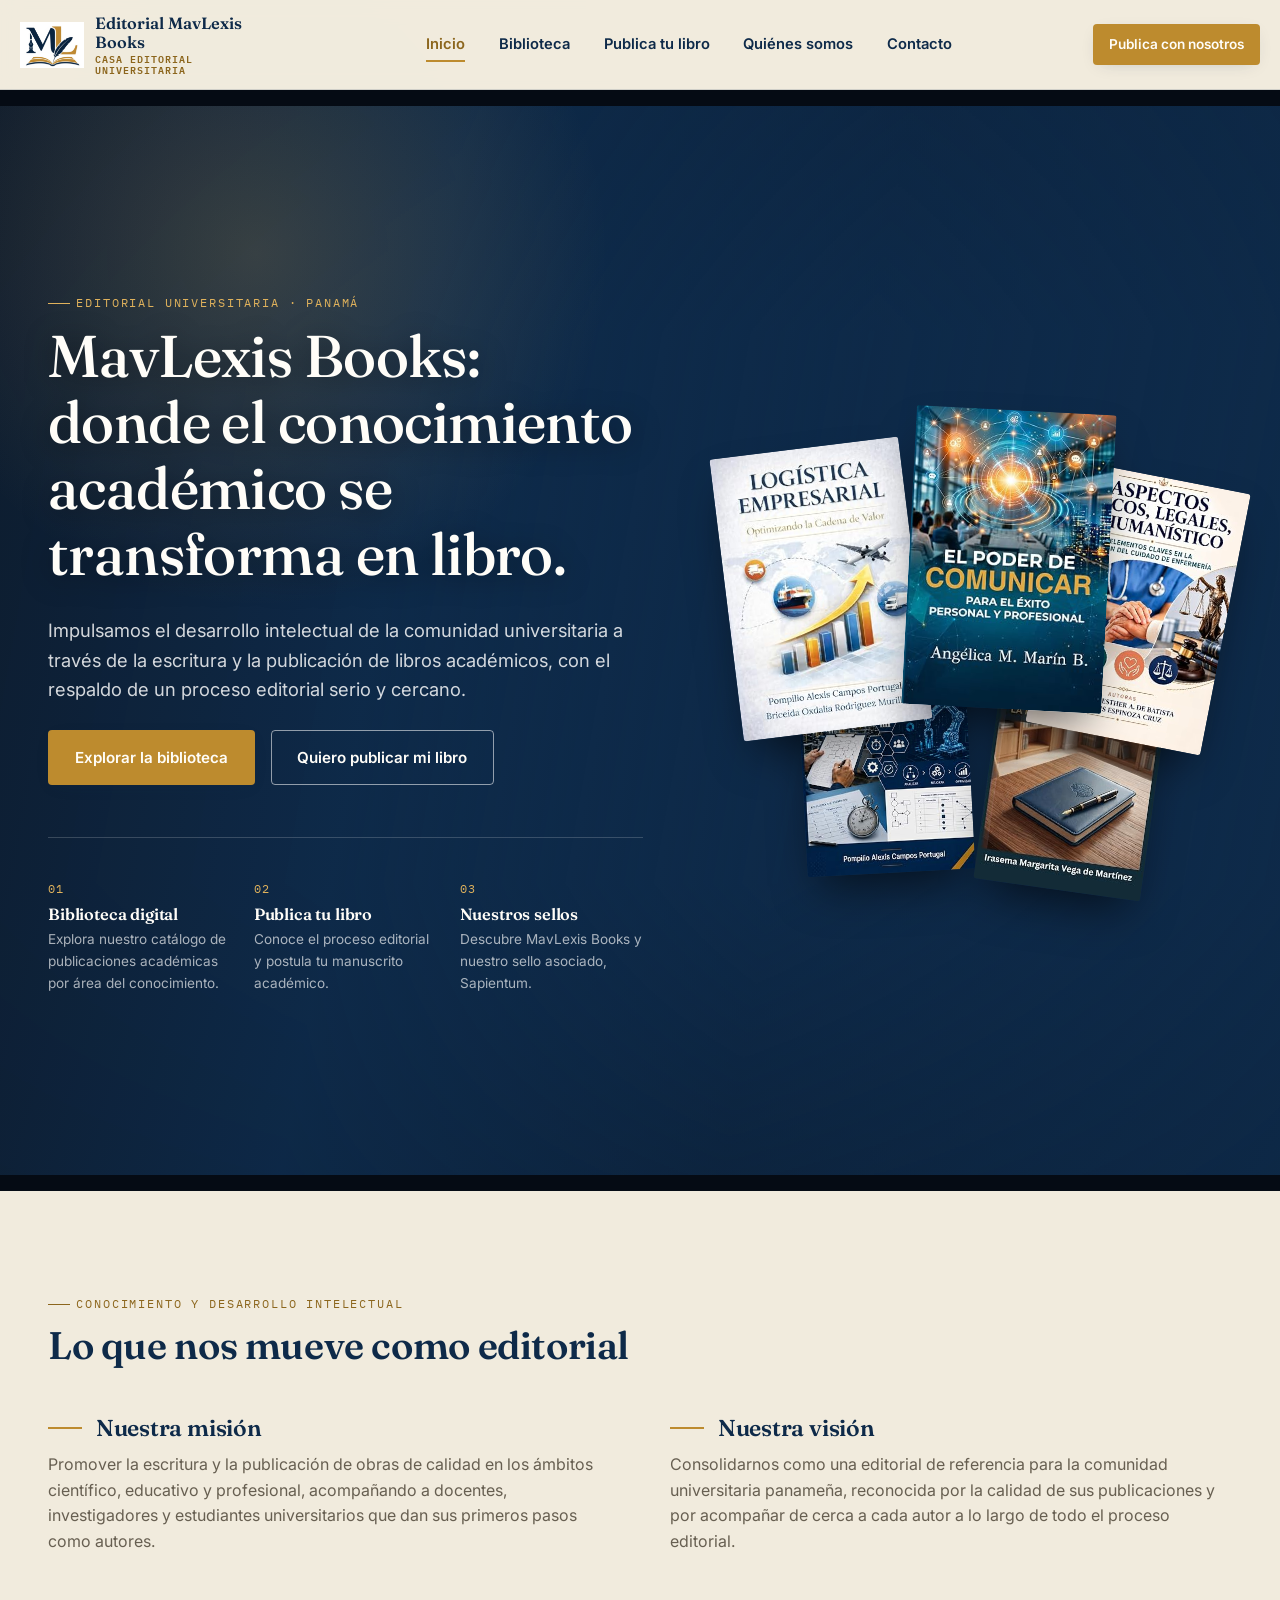
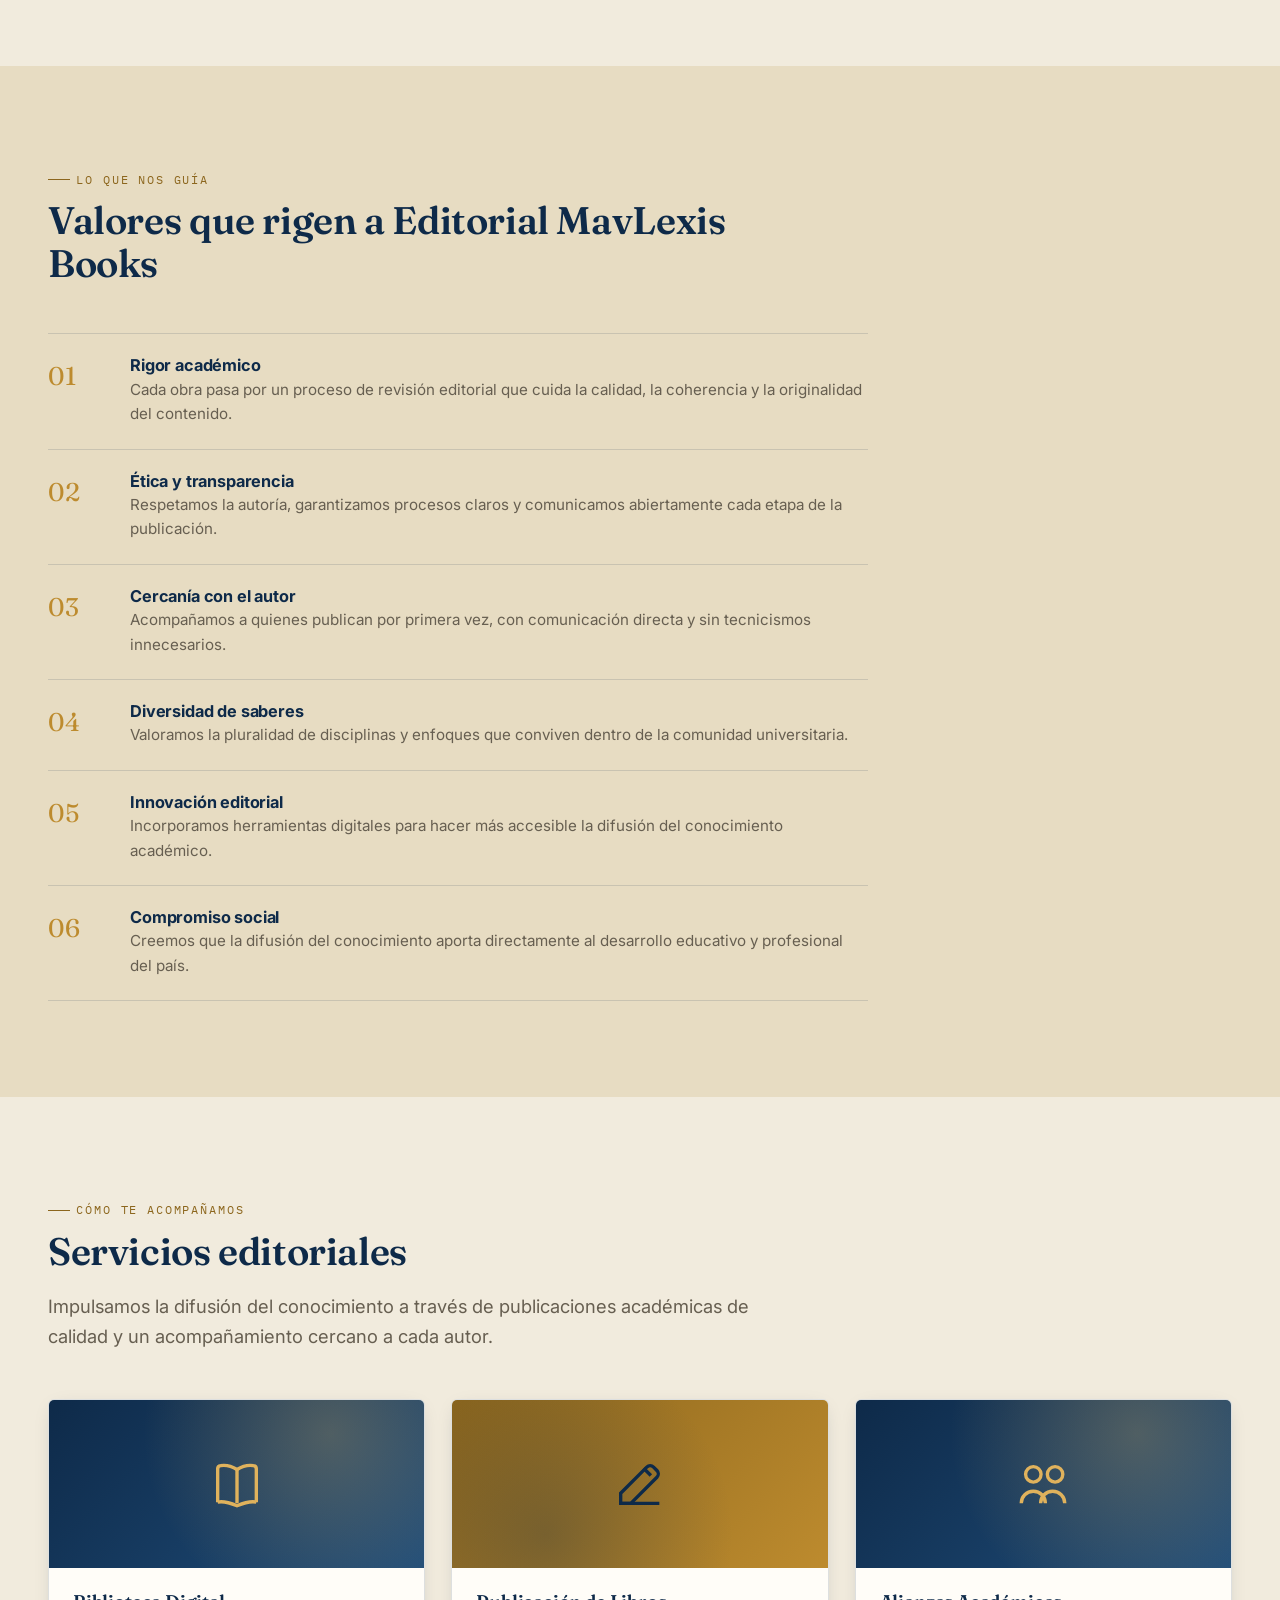
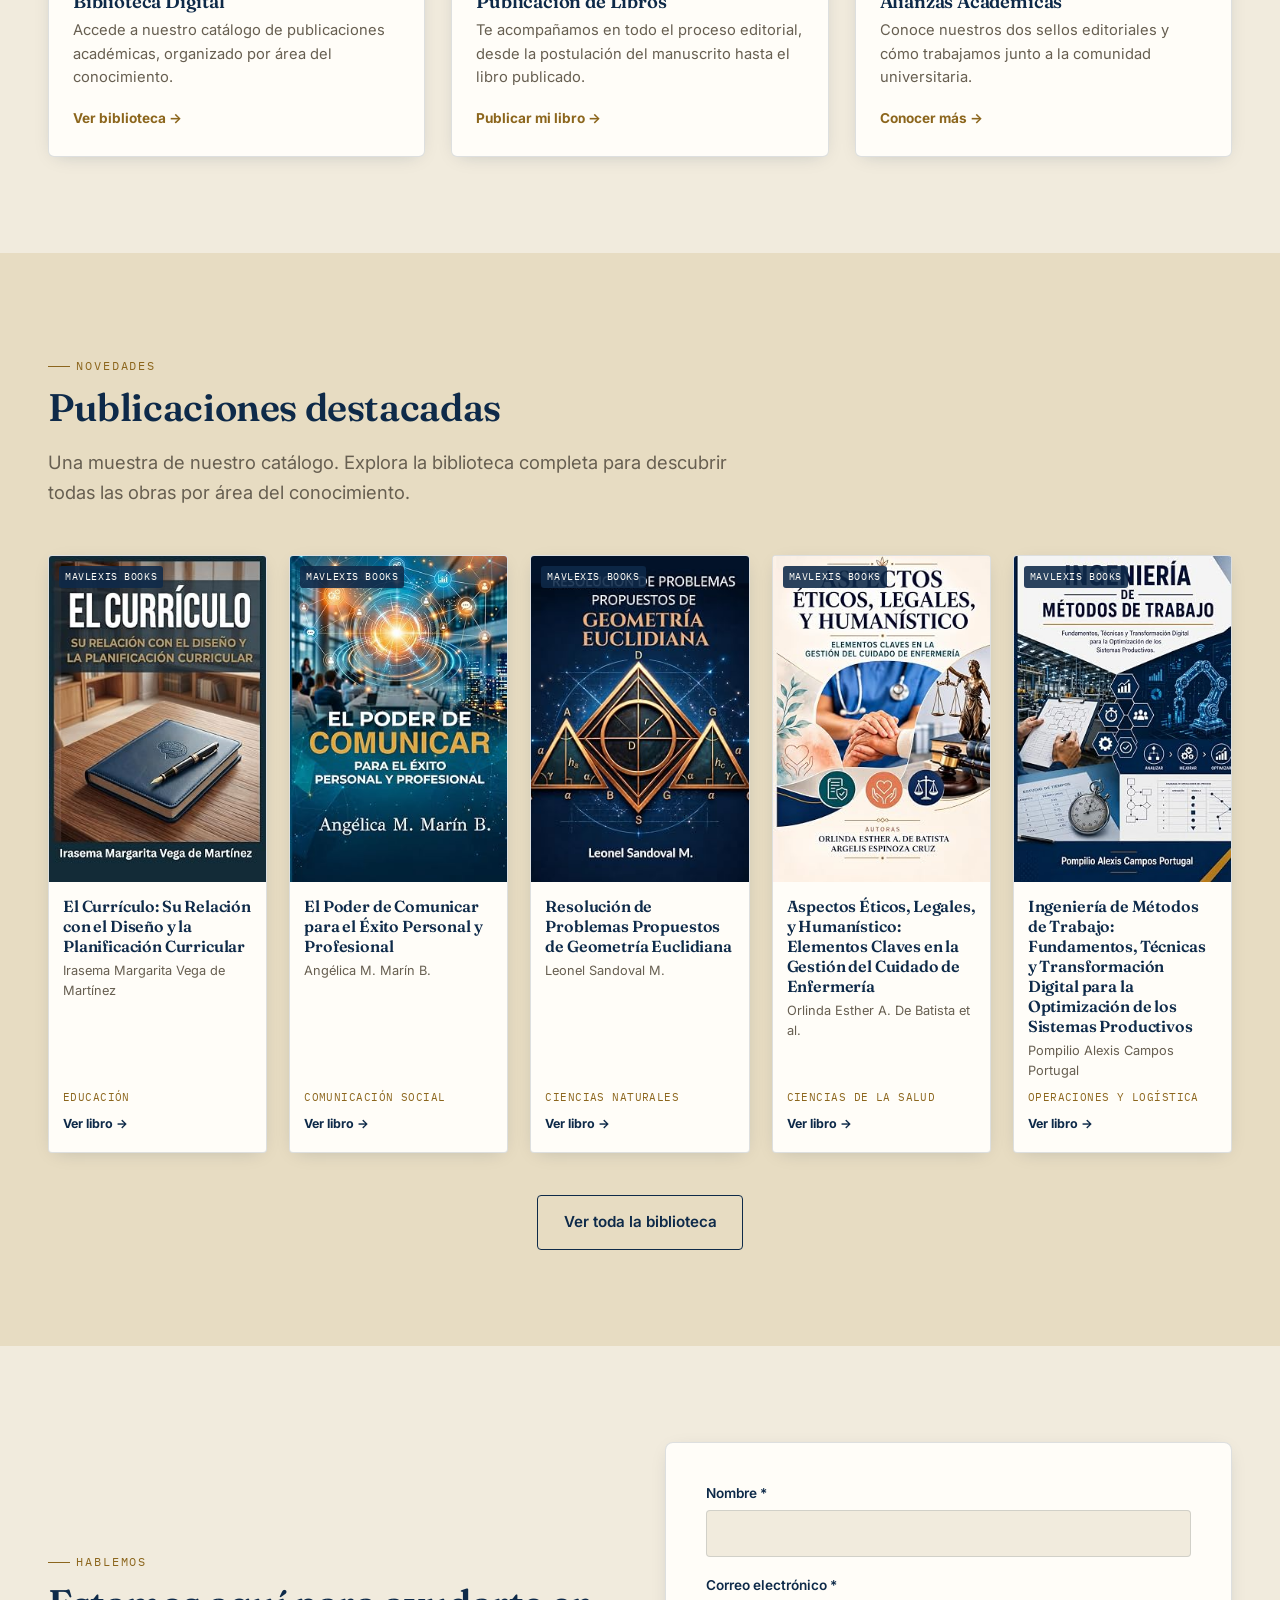
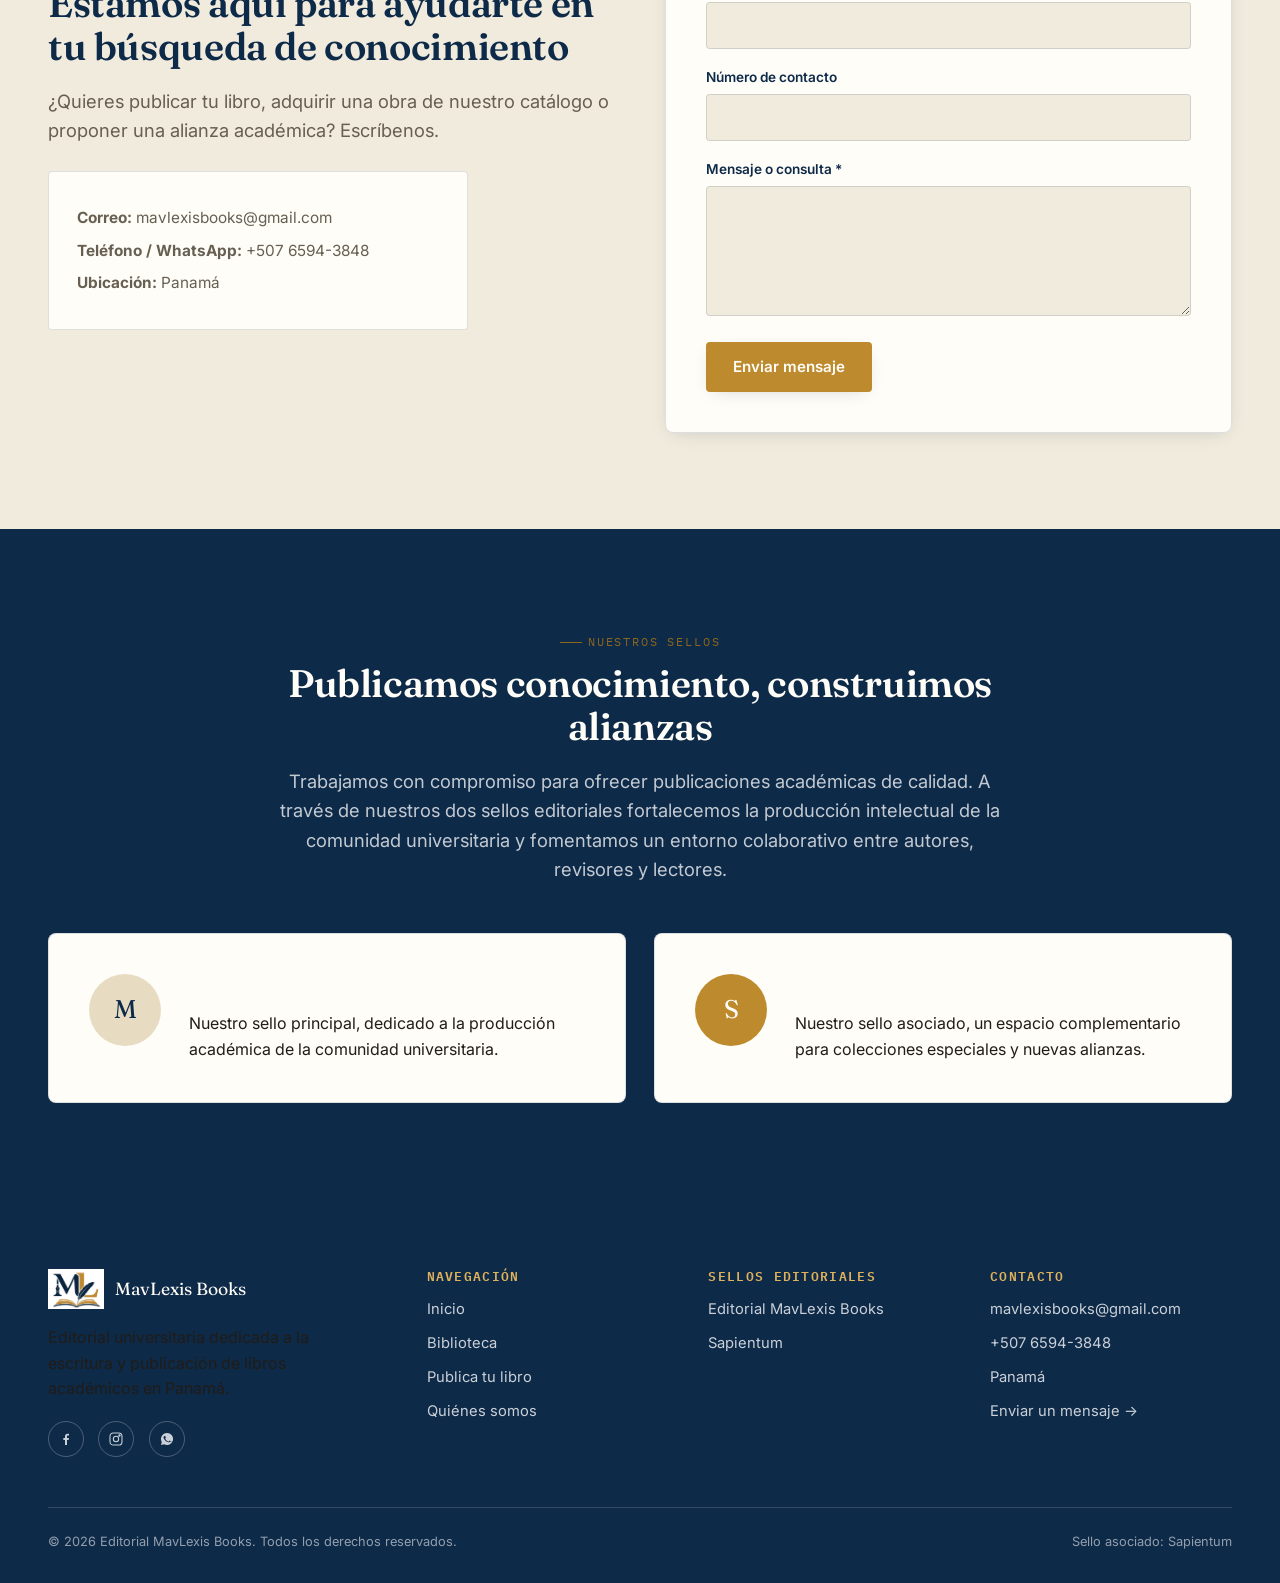
==== commit b070c9cf: "Add files via upload" ====
--- a/index.html
+++ b/index.html
@@ -155,16 +155,6 @@
   </div>
 </section>
 
-<!-- ============ FRANJA DE ESTANTERÍA ============ -->
-<div class="shelf-band" aria-hidden="true">
-  <div class="shelf-band-track">
-    <img src="assets/portadas/Portada-2.jpg" alt="" loading="lazy"><img src="assets/portadas/Portada-4.jpg" alt="" loading="lazy"><img src="assets/portadas/Portada-5.jpg" alt="" loading="lazy"><img src="assets/portadas/Portada-6.jpg" alt="" loading="lazy"><img src="assets/portadas/Portada-7.jpg" alt="" loading="lazy"><img src="assets/portadas/Portada-9.jpg" alt="" loading="lazy">
-    <img src="assets/portadas/Portada-2.jpg" alt="" loading="lazy"><img src="assets/portadas/Portada-4.jpg" alt="" loading="lazy"><img src="assets/portadas/Portada-5.jpg" alt="" loading="lazy"><img src="assets/portadas/Portada-6.jpg" alt="" loading="lazy"><img src="assets/portadas/Portada-7.jpg" alt="" loading="lazy"><img src="assets/portadas/Portada-9.jpg" alt="" loading="lazy">
-    <img src="assets/portadas/Portada-2.jpg" alt="" loading="lazy"><img src="assets/portadas/Portada-4.jpg" alt="" loading="lazy"><img src="assets/portadas/Portada-5.jpg" alt="" loading="lazy"><img src="assets/portadas/Portada-6.jpg" alt="" loading="lazy"><img src="assets/portadas/Portada-7.jpg" alt="" loading="lazy"><img src="assets/portadas/Portada-9.jpg" alt="" loading="lazy">
-    <img src="assets/portadas/Portada-2.jpg" alt="" loading="lazy"><img src="assets/portadas/Portada-4.jpg" alt="" loading="lazy"><img src="assets/portadas/Portada-5.jpg" alt="" loading="lazy"><img src="assets/portadas/Portada-6.jpg" alt="" loading="lazy"><img src="assets/portadas/Portada-7.jpg" alt="" loading="lazy"><img src="assets/portadas/Portada-9.jpg" alt="" loading="lazy">
-  </div>
-</div>
-
 <!-- ============ SERVICIOS EDITORIALES ============ -->
 <section>
   <div class="wrap">
@@ -175,8 +165,8 @@
     </div>
     <div class="service-cards">
       <a href="catalogo.html" class="service-card reveal">
-        <div class="service-photo">
-          <img src="assets/portadas/Portada-9.jpg" alt="Biblioteca digital MavLexis Books">
+        <div class="service-icon-panel">
+          <svg viewBox="0 0 24 24" fill="none" stroke="currentColor" stroke-width="1.4"><path d="M4 19.5V5.8c0-.7.5-1.3 1.2-1.4C7 4.1 9.6 4.5 12 6c2.4-1.5 5-1.9 6.8-1.6.7.1 1.2.7 1.2 1.4v13.7"/><path d="M12 6v14"/><path d="M4 19.5c1.8-.4 4.4 0 8 1.5 3.6-1.5 6.2-1.9 8-1.5"/></svg>
         </div>
         <div class="service-body">
           <h3>Biblioteca Digital</h3>
@@ -185,8 +175,8 @@
         </div>
       </a>
       <a href="publica-tu-libro.html" class="service-card reveal">
-        <div class="service-photo">
-          <img src="assets/portadas/Portada-5.jpg" alt="Publicación de libros académicos">
+        <div class="service-icon-panel alt">
+          <svg viewBox="0 0 24 24" fill="none" stroke="currentColor" stroke-width="1.4"><path d="M4 20h4.2L19 9.2a2 2 0 000-2.8l-1.4-1.4a2 2 0 00-2.8 0L4 15.8V20z"/><path d="M13.5 5.5l3 3"/><path d="M4 20h16"/></svg>
         </div>
         <div class="service-body">
           <h3>Publicación de Libros</h3>
@@ -195,8 +185,8 @@
         </div>
       </a>
       <a href="nosotros.html" class="service-card reveal">
-        <div class="service-photo">
-          <img src="assets/portadas/Portada-7.jpg" alt="Alianzas académicas MavLexis Books">
+        <div class="service-icon-panel">
+          <svg viewBox="0 0 24 24" fill="none" stroke="currentColor" stroke-width="1.4"><circle cx="8" cy="8" r="3.2"/><circle cx="17" cy="8" r="3.2"/><path d="M3 20c0-2.8 2.2-5 5-5s5 2.2 5 5"/><path d="M11 20c0-2.8 2.2-5 5-5s5 2.2 5 5"/></svg>
         </div>
         <div class="service-body">
           <h3>Alianzas Académicas</h3>
@@ -237,8 +227,7 @@
       </div>
     </div>
     <div class="form-card reveal">
-      <form name="contacto-inicio" method="POST" data-netlify="true" netlify-honeypot="bot-field" action="/gracias.html">
-        <input type="hidden" name="form-name" value="contacto-inicio">
+      <form name="contacto-inicio" data-mailto="mavlexisbooks@gmail.com" data-subject="Nuevo mensaje de contacto — Editorial MavLexis Books" data-redirect="gracias.html">
         <p style="display:none;"><label>No llenar: <input name="bot-field"></label></p>
         <div class="field">
           <label for="hnombre">Nombre *</label>
--- a/css/styles.css
+++ b/css/styles.css
@@ -32,7 +32,7 @@
 }
 
 *,*::before,*::after{ box-sizing: border-box; }
-html{ scroll-behavior: smooth; }
+html{ scroll-behavior: smooth; overflow-x: hidden; }
 body{
   margin:0;
   background: var(--paper);
@@ -41,6 +41,8 @@
   font-size: 16px;
   line-height: 1.6;
   -webkit-font-smoothing: antialiased;
+  overflow-x: hidden;
+  width: 100%;
 }
 img{ max-width:100%; display:block; }
 a{ color: inherit; text-decoration: none; }
@@ -60,6 +62,9 @@
 }
 
 .wrap{ max-width: 1240px; margin: 0 auto; padding: 0 28px; position: relative; z-index: 1; }
+@media (max-width: 480px){
+  .wrap{ padding: 0 18px; }
+}
 
 h1,h2,h3,h4{
   font-family: var(--font-display);
@@ -109,6 +114,10 @@
   border: 1px solid transparent;
   transition: transform .18s ease, box-shadow .18s ease, background .18s ease, color .18s ease, border-color .18s ease;
   white-space: nowrap;
+  max-width: 100%;
+}
+@media (max-width: 420px){
+  .btn{ white-space: normal; text-align:center; padding: .9em 1.2em; }
 }
 .btn-gold{
   background: var(--gold); color: var(--white);
@@ -160,15 +169,15 @@
 
 @media (max-width: 900px){
   .nav-links{
-    position:fixed; inset: 74px 0 0 0; background: var(--paper);
+    position:fixed; inset: var(--header-h, 76px) 0 0 0; background: var(--paper);
     flex-direction:column; align-items:flex-start; padding: 30px 28px;
     gap: 1.4em; transform: translateX(100%); transition: transform .3s ease;
-    overflow-y:auto; border-top:1px solid var(--line);
+    overflow-y:auto; border-top:1px solid var(--line); z-index:400;
   }
   .nav-links.open{ transform: translateX(0); }
   .nav-links a{ font-size: 1.1rem; }
   .nav-toggle{ display:block; }
-  .nav-cta .btn span{ display:none; }
+  .nav-cta .btn{ display:none; }
 }
 
 /* ================= HERO ================= */
@@ -270,6 +279,12 @@
   .shelf-book{ width: 120px !important; }
   .hero-cinema-bg .kb{ width: 34%; }
 }
+@media (max-width: 560px){
+  .hero-shelf{ height: 240px; }
+  .shelf-book{ width: 92px !important; }
+  .shelf-book.b3, .shelf-book.b5{ display:none; }
+  .hero-quicklinks{ margin-top:2.2em; padding-top:1.8em; }
+}
 
 /* ================= SECTIONS GENERIC ================= */
 section{ padding: 96px 0; position:relative; z-index:1; }
@@ -302,7 +317,7 @@
 .search-box{
   display:flex; align-items:center; gap:.6em;
   background: var(--white); border:1px solid var(--line); border-radius: var(--radius);
-  padding: .7em 1em; min-width: 260px; flex:1; max-width: 380px;
+  padding: .7em 1em; min-width: 0; width: 100%; max-width: 380px; flex:1 1 260px;
 }
 .search-box svg{ width:18px; height:18px; color: var(--muted); flex-shrink:0; }
 .search-box input{ border:none; outline:none; background:none; font-family: var(--font-body); font-size:.95rem; width:100%; color: var(--charcoal); }
@@ -317,7 +332,7 @@
 .chip:hover{ border-color: var(--gold); }
 .chip.active{ background: var(--ink); border-color: var(--ink); color: var(--white); }
 
-.sello-toggle{ display:flex; gap:.5em; }
+.sello-toggle{ display:flex; gap:.5em; flex-wrap: wrap; }
 .sello-toggle button{
   font-size:.8rem; font-weight:700; padding:.55em 1.1em; border-radius: 40px;
   border:1px solid var(--ink); background: transparent; color: var(--ink);
@@ -422,17 +437,7 @@
 .value-item h4{ font-family: var(--font-body); font-weight:700; color: var(--ink); margin: 0 0 .2em; font-size:1.02rem; }
 .value-item p{ margin:0; color: var(--muted); font-size: .95rem; }
 
-/* ================= FRANJA DE ESTANTERÍA (banda decorativa con portadas) ================= */
-.shelf-band{
-  display:flex; gap: 14px; overflow:hidden; padding: 0; height: 190px;
-  background: var(--ink);
-}
-.shelf-band img{ height:100%; width:auto; object-fit:cover; flex-shrink:0; opacity:.92; }
-.shelf-band-track{ display:flex; gap:14px; animation: scrollBand 42s linear infinite; }
-@keyframes scrollBand{ from{ transform:translateX(0);} to{ transform:translateX(-50%);} }
-@media (prefers-reduced-motion: reduce){ .shelf-band-track{ animation:none; } }
-
-/* ================= SERVICIOS (tarjetas con imagen, estilo referencia) ================= */
+/* ================= SERVICIOS (tarjetas con icono temático) ================= */
 .service-cards{ display:grid; grid-template-columns: repeat(3,1fr); gap: 26px; }
 @media (max-width: 900px){ .service-cards{ grid-template-columns:1fr; } }
 .service-card{
@@ -441,8 +446,23 @@
   transition: transform .2s ease, box-shadow .2s ease;
 }
 .service-card:hover{ transform: translateY(-5px); box-shadow: var(--shadow-card); }
-.service-photo{ height: 190px; display:flex; overflow:hidden; background: var(--ink); }
-.service-photo img{ width:100%; height:100%; object-fit:cover; }
+.service-icon-panel{
+  height: 168px; display:flex; align-items:center; justify-content:center;
+  background: linear-gradient(135deg, var(--ink) 0%, var(--ink-3) 100%);
+  position:relative; overflow:hidden;
+}
+.service-icon-panel::after{
+  content:""; position:absolute; inset:0;
+  background: radial-gradient(circle at 75% 20%, rgba(224,178,92,0.28), transparent 60%);
+}
+.service-icon-panel.alt{ background: linear-gradient(135deg, var(--gold-deep) 0%, var(--gold) 100%); }
+.service-icon-panel.alt::after{ background: radial-gradient(circle at 25% 80%, rgba(14,42,73,0.28), transparent 60%); }
+.service-icon-panel svg{
+  width: 58px; height:58px; color: var(--gold-light); position:relative; z-index:1;
+  transition: transform .3s ease;
+}
+.service-icon-panel.alt svg{ color: var(--ink); }
+.service-card:hover .service-icon-panel svg{ transform: scale(1.1) rotate(-4deg); }
 .service-card .service-body{ padding: 24px 24px 26px; }
 .service-card h3{ margin-bottom:.35em; font-size:1.15rem; }
 .service-card p{ color: var(--muted); font-size:.92rem; margin:0 0 1em; }
@@ -503,6 +523,11 @@
 .field textarea{ min-height: 130px; resize:vertical; }
 .field-check{ display:flex; align-items:flex-start; gap:.6em; font-size:.85rem; color: var(--muted); }
 .field-check input{ width:auto; margin-top:.3em; }
+
+.form-success{ text-align:center; padding: 20px 10px 10px; }
+.form-success svg{ width:48px; height:48px; color: var(--gold); margin-bottom: .6em; }
+.form-success h3{ margin-bottom:.4em; }
+.form-success p{ color: var(--muted); max-width:42ch; margin:0 auto; }
 
 .manuscript-note{
   display:flex; gap: 14px; align-items:flex-start;
